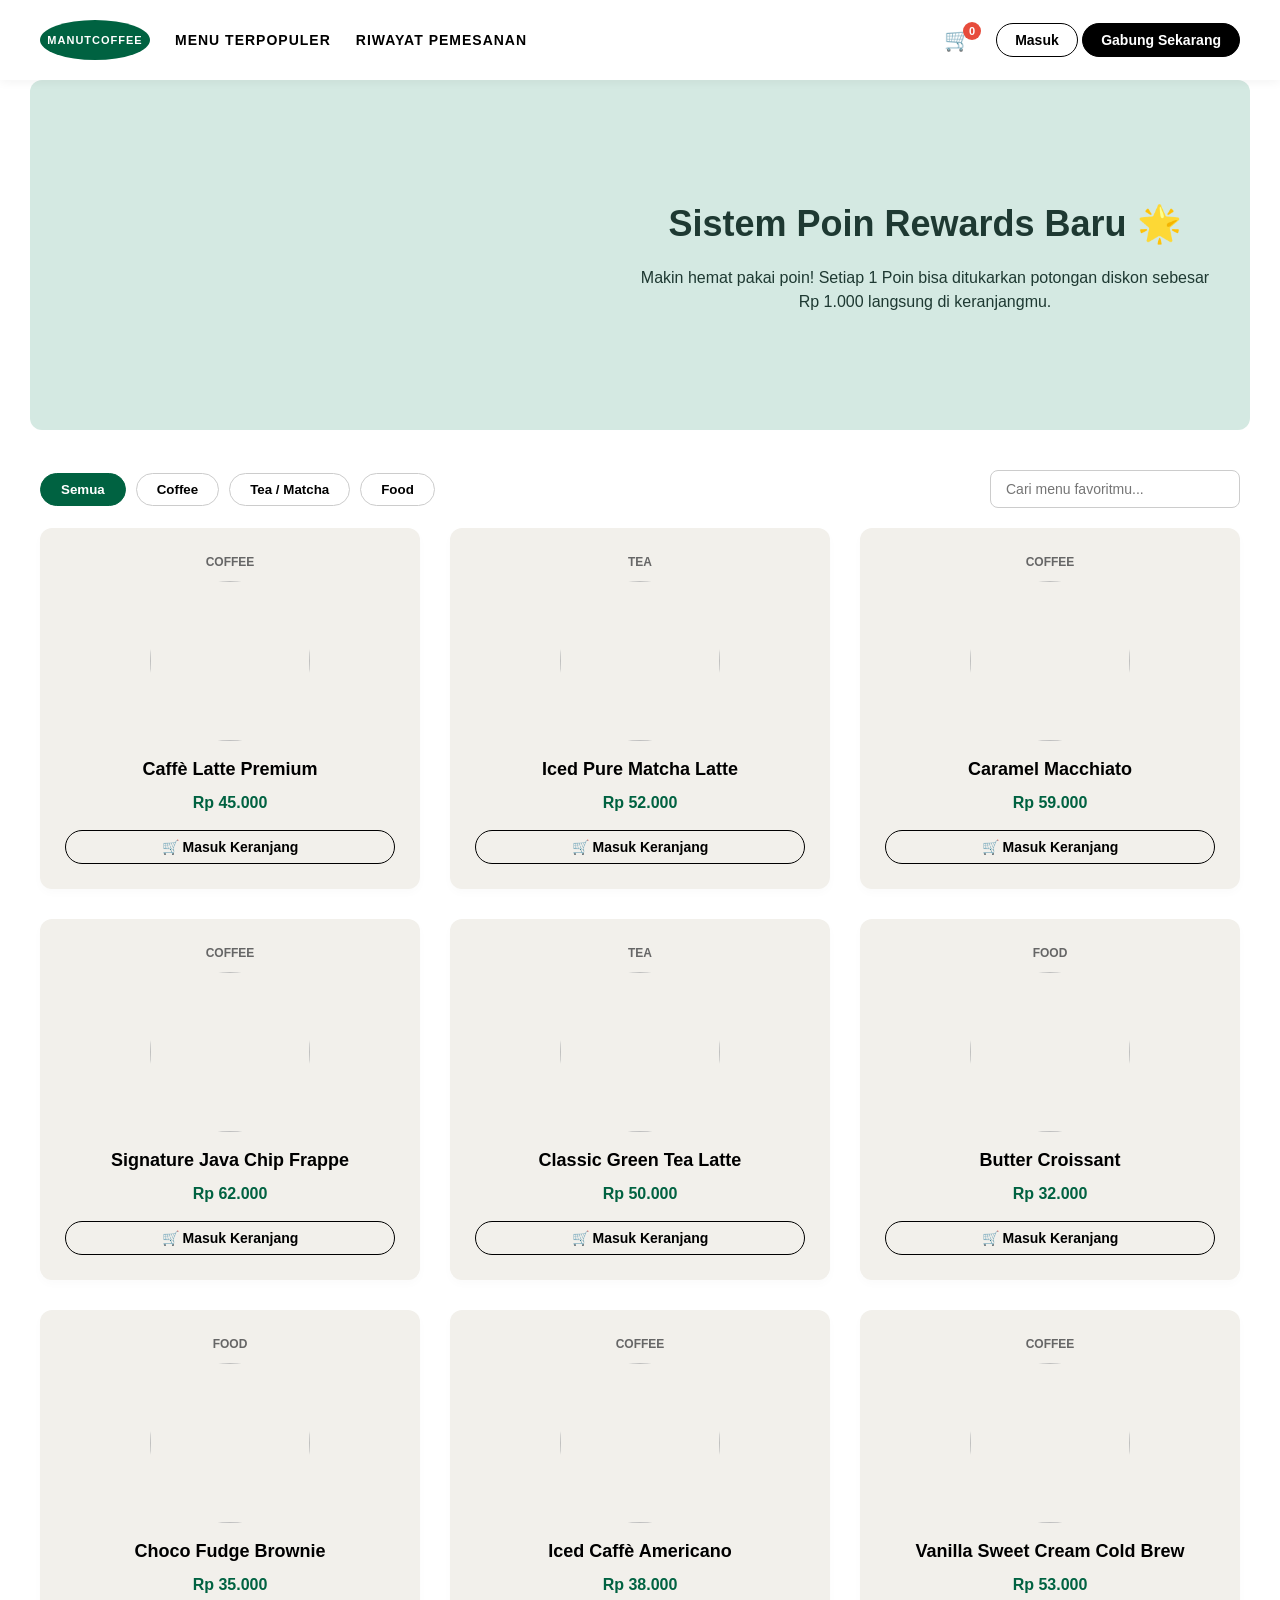
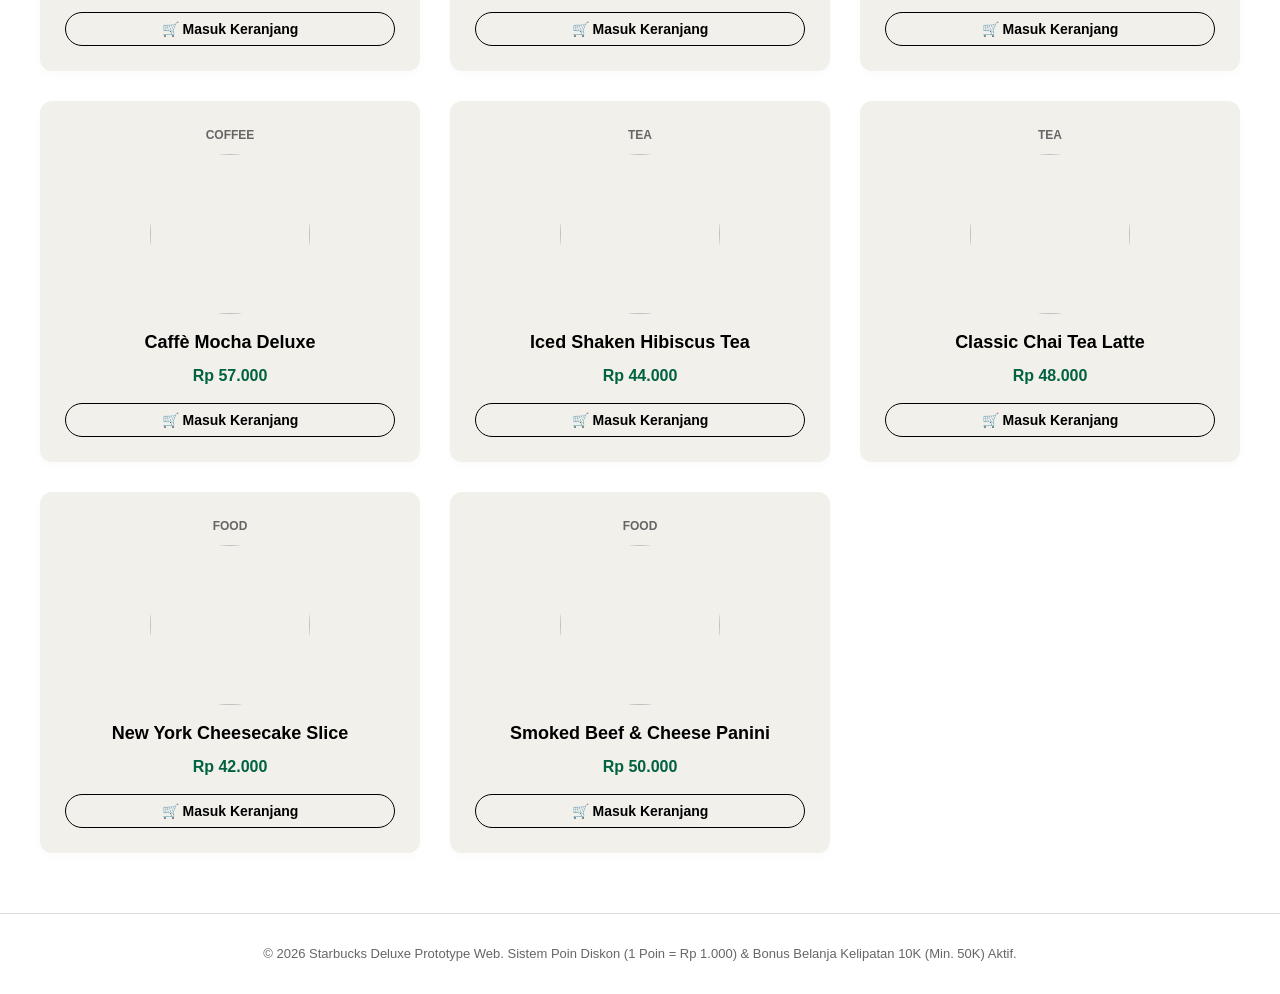
==== index.html @ b8712708 "Rename webcobaan.html to index.html" ====
<!DOCTYPE html>
<html lang="id">
<head>
    <meta charset="UTF-8">
    <meta name="viewport" content="width=device-width, initial-scale=1.0">
    <title>MANUTCoffee - E-Commerce, Poin Rewards & Multi-Payment</title>
    <style>
        /* --- VARIABEL WARNA & STYLE --- */
        :root {
            --starbucks-green: #006241;
            --accent-green: #1e3932;
            --light-green: #d4e9e2;
            --soft-pink: #f1cdd3;
            --gold: #cba258;
            --black: #000000;
            --white: #ffffff;
            --gray-bg: #f2f0eb;
            --text-gray: #666;
        }

        * { margin: 0; padding: 0; box-sizing: border-box; font-family: 'Helvetica Neue', Arial, sans-serif; }
        body { background-color: var(--white); color: var(--black); line-height: 1.5; overflow-x: hidden; }

        /* --- NAVBAR --- */
        nav {
            display: flex; justify-content: space-between; align-items: center;
            padding: 20px 40px; background: var(--white);
            box-shadow: 0 2px 10px rgba(0,0,0,0.05); position: sticky; top: 0; z-index: 100;
        }
        .nav-left, .nav-right { display: flex; align-items: center; gap: 25px; }
        .logo {
            width: 110px; height: 40px; background: var(--starbucks-green); border-radius: 50%;
            display: flex; justify-content: center; align-items: center;
            color: white; font-weight: 900; font-size: 11px; text-decoration: none;
        }
        nav a { text-decoration: none; color: var(--black); font-weight: 700; font-size: 14px; letter-spacing: 1px; text-transform: uppercase; cursor: pointer;}
        nav a:hover { color: var(--starbucks-green); }

        /* --- BUTTONS --- */
        .btn { padding: 8px 18px; border-radius: 50px; font-weight: 600; text-decoration: none; font-size: 14px; cursor: pointer; transition: 0.2s; }
        .btn-outline { border: 1px solid var(--black); color: var(--black); background: transparent; }
        .btn-outline:hover { background: rgba(0,0,0,0.05); }
        .btn-filled { background: var(--black); color: var(--white); border: 1px solid var(--black); }
        .btn-filled:hover { background: rgba(0,0,0,0.8); }
        .btn-green { background: var(--starbucks-green); color: var(--white); border: 1px solid var(--starbucks-green); }
        .btn-green:hover { background: var(--accent-green); }

        /* --- CART BADGE --- */
        .cart-icon-btn { background: none; border: none; font-size: 22px; cursor: pointer; position: relative; }
        .cart-badge {
            position: absolute; top: -5px; right: -10px; background: #e74c3c; color: white;
            font-size: 11px; width: 18px; height: 18px; border-radius: 50%;
            display: flex; justify-content: center; align-items: center; font-weight: bold;
        }

        /* --- USER REWARDS DASHBOARD --- */
        .rewards-dashboard {
            background: var(--accent-green); color: var(--white); padding: 25px 40px;
            display: none; justify-content: space-between; align-items: center; margin: 20px 30px; border-radius: 12px;
        }
        .rewards-info h2 { font-size: 24px; margin-bottom: 5px; }
        .stars-count { font-size: 28px; font-weight: bold; color: var(--gold); display: flex; align-items: center; gap: 5px; }

        /* --- HERO PROMO --- */
        .promo-section { display: flex; margin: 0 30px 30px 30px; border-radius: 12px; overflow: hidden; }
        .promo-image { flex: 1; min-height: 350px; background-position: center; background-size: cover; }
        .promo-text { flex: 1; display: flex; flex-direction: column; justify-content: center; align-items: center; text-align: center; padding: 40px; }
        .promo-text h1 { font-size: 36px; font-weight: 800; margin-bottom: 15px; }
        .bg-green { background-color: var(--light-green); color: var(--accent-green); }

        /* --- FILTER & SEARCH CONTROLS --- */
        .controls-container { padding: 0 40px; margin: 40px 0 20px 0; display: flex; justify-content: space-between; align-items: center; flex-wrap: wrap; gap: 15px; }
        .filter-tabs { display: flex; gap: 10px; }
        .tab-btn { padding: 8px 20px; border: 1px solid #ccc; background: var(--white); border-radius: 50px; font-weight: 600; cursor: pointer; }
        .tab-btn.active { background: var(--starbucks-green); color: var(--white); border-color: var(--starbucks-green); }
        .search-box { padding: 10px 15px; border: 1px solid #ccc; border-radius: 8px; width: 250px; font-size: 14px; }

        /* --- PRODUCT GRID --- */
        .menu-grid { display: grid; grid-template-columns: repeat(auto-fit, minmax(280px, 1fr)); gap: 30px; padding: 0 40px; margin-bottom: 60px; }
        .product-card { background: var(--gray-bg); border-radius: 12px; padding: 25px; text-align: center; box-shadow: 0 4px 10px rgba(0,0,0,0.02); transition: 0.3s; position: relative; }
        .product-card:hover { transform: translateY(-5px); box-shadow: 0 6px 15px rgba(0,0,0,0.05); }
        .product-card img { width: 160px; height: 160px; object-fit: cover; border-radius: 50%; margin-bottom: 15px; }
        .product-card h3 { font-size: 18px; margin-bottom: 8px; font-weight: 700; }
        .product-card .category-tag { font-size: 12px; color: var(--text-gray); text-transform: uppercase; font-weight: bold; margin-bottom: 10px; display: block; }
        .product-card .price { font-weight: bold; color: var(--starbucks-green); font-size: 16px; margin-bottom: 15px; }

        /* --- SIDEBAR KERANJANG BELANJA --- */
        .cart-sidebar {
            position: fixed; top: 0; right: -480px; width: 100%; max-width: 450px; height: 100%;
            background: var(--white); box-shadow: -5px 0 25px rgba(0,0,0,0.15); z-index: 1000;
            transition: 0.3s cubic-bezier(0.4, 0, 0.2, 1); display: flex; flex-direction: column;
        }
        .cart-sidebar.open { right: 0; }
        .cart-header { padding: 20px 25px; border-bottom: 1px solid #eee; display: flex; justify-content: space-between; align-items: center; }
        .cart-header h2 { font-size: 20px; }
        .close-cart { font-size: 28px; cursor: pointer; color: var(--text-gray); }
        .cart-items-list { flex-grow: 1; overflow-y: auto; padding: 20px; display: flex; flex-direction: column; gap: 15px; }
        
        .cart-item { display: flex; align-items: center; gap: 15px; padding-bottom: 15px; border-bottom: 1px solid #f5f5f5; }
        .cart-item img { width: 60px; height: 60px; border-radius: 50%; object-fit: cover; }
        .cart-item-info { flex-grow: 1; }
        .cart-item-info h4 { font-size: 14px; margin-bottom: 4px; }
        .cart-item-info .price { color: var(--starbucks-green); font-size: 13px; font-weight: bold; }
        .qty-controls { display: flex; align-items: center; gap: 10px; margin-top: 5px; }
        .qty-btn { width: 22px; height: 22px; border: 1px solid #ccc; background: white; border-radius: 50%; cursor: pointer; font-weight: bold; display: flex; justify-content: center; align-items: center; }
        .delete-item { background: none; border: none; color: #e74c3c; cursor: pointer; font-size: 14px; margin-left: 10px; }

        /* --- METODE PEMBAYARAN UI --- */
        .cart-footer { padding: 20px 25px; border-top: 1px solid #eee; background: var(--gray-bg); overflow-y: auto; max-height: 60%; }
        .total-row { display: flex; justify-content: space-between; font-size: 15px; font-weight: bold; margin-bottom: 8px; color: var(--text-gray); }
        .grand-total-row { display: flex; justify-content: space-between; font-size: 19px; font-weight: bold; margin-bottom: 15px; color: var(--black); border-top: 1px dashed #ccc; padding-top: 10px; }
        
        /* Poin Redeem Area */
        .points-redeem-box { background: #fff; border: 1px solid #ddd; padding: 12px; border-radius: 8px; margin-bottom: 15px; }
        .points-redeem-box p { font-size: 13px; font-weight: 600; margin-bottom: 6px; }
        .points-input-group { display: flex; gap: 8px; }
        .points-input-group input { flex-grow: 1; padding: 6px 10px; border: 1px solid #ccc; border-radius: 4px; font-size: 13px; }

        .payment-selection { margin-bottom: 15px; }
        .payment-selection label { display: block; font-weight: bold; font-size: 14px; margin-bottom: 6px; color: var(--accent-green); }
        .payment-dropdown { width: 100%; padding: 10px; border-radius: 8px; border: 1px solid #ccc; font-size: 14px; background: white; font-weight: 600; }
        
        .payment-details-box {
            background: white; border: 1px dashed var(--starbucks-green); border-radius: 8px;
            padding: 15px; margin-bottom: 15px; font-size: 13px; display: none;
        }
        .qr-placeholder { width: 120px; height: 120px; background: #333; margin: 10px auto; display: flex; justify-content: center; align-items: center; color: white; font-weight: bold; text-align: center; font-size: 11px; border: 4px solid white; box-shadow: 0 2px 5px rgba(0,0,0,0.2); }
        .cc-form input { width: 100%; padding: 8px; margin-top: 5px; margin-bottom: 10px; border: 1px solid #ccc; border-radius: 4px; font-size: 13px; }
        .cc-row { display: flex; gap: 10px; }

        /* --- MODAL LOGIN / REGISTER --- */
        .modal-overlay { position: fixed; top: 0; left: 0; width: 100%; height: 100%; background: rgba(0,0,0,0.5); display: none; justify-content: center; align-items: center; z-index: 1100; }
        .modal-box { background: white; padding: 35px; border-radius: 12px; width: 100%; max-width: 380px; position: relative; }
        .close-modal { position: absolute; top: 15px; right: 20px; font-size: 24px; cursor: pointer; color: #aaa; }
        .modal-box h2 { margin-bottom: 20px; text-align: center; color: var(--accent-green); }
        .input-group { margin-bottom: 15px; }
        .input-group label { display: block; margin-bottom: 6px; font-weight: 600; font-size: 13px; }
        .input-group input { width: 100%; padding: 10px; border: 1px solid #ccc; border-radius: 6px; }
        .modal-box .btn { width: 100%; padding: 12px; margin-top: 10px; }
        .switch-auth { text-align: center; margin-top: 15px; font-size: 13px; }
        .switch-auth span { color: var(--starbucks-green); cursor: pointer; font-weight: bold; text-decoration: underline; }

        footer { padding: 30px; border-top: 1px solid #ddd; text-align: center; color: var(--text-gray); font-size: 13px; }
    </style>
</head>
<body>

    <nav>
        <div class="nav-left">
            <a href="#" class="logo">MANUTCoffee</a>
            <a onclick="location.reload()">Menu Terpopuler</a>
            <a onclick="tampilkanRiwayatPemesanan()">Riwayat Pemesanan</a>
        </div>
        <div class="nav-right">
            <button class="cart-icon-btn" onclick="toggleCartSidebar(true)">
                🛒 <span class="cart-badge" id="cartCountBadge">0</span>
            </button>
            <div id="authArea"></div>
        </div>
    </nav>

    <div class="rewards-dashboard" id="rewardsBar">
        <div class="rewards-info">
            <h2 id="welcomeUser">Halo, Anggota!</h2>
            <p>Dapatkan bonus <strong>1 Poin setiap kelipatan Rp 10.000</strong> (min. transaksi Rp 50.000). Gunakan poin sebagai diskon belanja!</p>
        </div>
        <div class="stars-count">
            <span id="userPoints">0</span> POIN
        </div>
    </div>

    <main>
        <section class="promo-section bg-green">
            <div class="promo-image" style="background-image: url('https://images.unsplash.com/photo-1572442388796-11668a67e53d?w=800');"></div>
            <div class="promo-text">
                <h1>Sistem Poin Rewards Baru 🌟</h1>
                <p>Makin hemat pakai poin! Setiap 1 Poin bisa ditukarkan potongan diskon sebesar Rp 1.000 langsung di keranjangmu.</p>
            </div>
        </section>

        <div class="controls-container">
            <div class="filter-tabs">
                <button class="tab-btn active" onclick="filterCategory('all', this)">Semua</button>
                <button class="tab-btn" onclick="filterCategory('coffee', this)">Coffee</button>
                <button class="tab-btn" onclick="filterCategory('tea', this)">Tea / Matcha</button>
                <button class="tab-btn" onclick="filterCategory('food', this)">Food</button>
            </div>
            <input type="text" class="search-box" id="searchProduct" placeholder="Cari menu favoritmu..." oninput="handleSearch()">
        </div>

        <div class="menu-grid" id="productGridArea"></div>
    </main>

    <div class="cart-sidebar" id="cartSidebar">
        <div class="cart-header">
            <h2>Keranjang Belanja Anda</h2>
            <span class="close-cart" onclick="toggleCartSidebar(false)">&times;</span>
        </div>
        
        <div class="cart-items-list" id="cartItemsContainer"></div>
        
        <div class="cart-footer">
            <div class="total-row">
                <span>Subtotal:</span>
                <span id="cartSubtotalPrice">Rp 0</span>
            </div>

            <div class="points-redeem-box" id="pointsRedeemArea">
                <p>Tukarkan Poin (Maks. Tersedia: <span id="availPointsTxt" style="color:var(--starbucks-green); font-weight:bold;">0</span> Poin)</p>
                <div class="points-input-group">
                    <input type="number" id="pointsToUse" placeholder="Jumlah poin" min="0" oninput="hitungDiskonPoin()">
                    <button class="btn btn-filled" style="padding: 5px 12px; font-size:12px; border-radius:4px;" onclick="hitungDiskonPoin()">Gunakan</button>
                </div>
                <small style="color:gray; font-size:11px; display:block; margin-top:4px;">* 1 Poin = Potongan Rp 1.000</small>
            </div>

            <div class="total-row" style="color: #c0392b;">
                <span>Diskon Poin:</span>
                <span id="cartDiscountPrice">- Rp 0</span>
            </div>

            <div class="grand-total-row">
                <span>Total Bayar:</span>
                <span id="cartGrandTotalPrice">Rp 0</span>
            </div>

            <div class="payment-selection">
                <label for="paymentMethod">Pilih Metode Pembayaran:</label>
                <select id="paymentMethod" class="payment-dropdown" onchange="handlePaymentChange(this.value)">
                    <option value="">-- Pilih Pembayaran --</option>
                    <option value="qris">📱 QRIS (Gopay/OVO/Dana)</option>
                    <option value="cash">💵 Tunai (Bayar di Kasir)</option>
                    <option value="transfer">🏦 Transfer Bank (Virtual Account)</option>
                    <option value="credit">💳 Kartu Kredit / Debit</option>
                </select>
            </div>

            <div id="qrisDetail" class="payment-details-box" style="text-align: center;">
                <p>Silakan pindai QRIS di bawah ini untuk membayar:</p>
                <div class="qr-placeholder">
                    [ DUMMY QRIS ]<br>MANUTCoffee-CLONE-ID
                </div>
                <p style="color: red; font-weight: bold; font-size: 11px;">*Simulasi otomatis sukses setelah tombol bayar ditekan</p>
            </div>

            <div id="cashDetail" class="payment-details-box">
                <p><strong>Metode Tunai Terpilih:</strong></p>
                <p>Silakan selesaikan pesanan, lalu tunjukkan kode invoice pembayaran ke barista di meja kasir toko terdekat.</p>
            </div>

            <div id="transferDetail" class="payment-details-box">
                <p><strong>Virtual Account Transfer:</strong></p>
                <p style="margin: 5px 0;"><strong>Bank Mandiri:</strong> <span style="color: var(--starbucks-green); font-weight: bold;">8879-0123-4567-8910</span></p>
                <p>Transfer tepat sesuai nominal total pesanan Anda agar diverifikasi otomatis.</p>
            </div>

            <div id="creditDetail" class="payment-details-box cc-form">
                <label>Nomor Kartu Kredit/Debit</label>
                <input type="text" id="ccNum" placeholder="4000 1234 5678 9010" maxlength="19">
                <div class="cc-row">
                    <div>
                        <label>Masa Berlaku</label>
                        <input type="text" id="ccExp" placeholder="MM/YY" maxlength="5">
                    </div>
                    <div>
                        <label>CVV</label>
                        <input type="password" id="ccCvv" placeholder="123" maxlength="3">
                    </div>
                </div>
            </div>

            <button class="btn btn-green" style="width:100%; padding:14px;" onclick="prosesCheckout()">Konfirmasi & Bayar Sekarang</button>
        </div>
    </div>

    <div class="modal-overlay" id="authModal">
        <div class="modal-box">
            <span class="close-modal" onclick="closeModal()">&times;</span>
            <h2 id="modalTitle">Masuk Akun</h2>
            <form id="authForm" onsubmit="handleAuthSubmit(event)">
                <div class="input-group">
                    <label>Alamat Email</label>
                    <input type="email" id="authEmail" required placeholder="nama@email.com">
                </div>
                <div class="input-group">
                    <label>Kata Sandi</label>
                    <input type="password" id="authPassword" required placeholder="Minimal 6 karakter">
                </div>
                <button type="submit" class="btn btn-filled" id="submitModalBtn">Masuk</button>
            </form>
            <div class="switch-auth" id="switchAuthText">
                Belum punya akun? <span onclick="toggleAuthMode('register')">Daftar sekarang</span>
            </div>
        </div>
    </div>

    <footer>
        <p>© 2026 Starbucks Deluxe Prototype Web. Sistem Poin Diskon (1 Poin = Rp 1.000) & Bonus Belanja Kelipatan 10K (Min. 50K) Aktif.</p>
    </footer>

    <script>
        // --- DATA MASTER PRODUK ---
        const products = [
            { id: 1, name: "Caffè Latte Premium", price: 45000, category: "coffee", img: "https://images.unsplash.com/photo-1541167760496-1628856ab772?w=400" },
            { id: 2, name: "Iced Pure Matcha Latte", price: 52000, category: "tea", img: "https://images.unsplash.com/photo-1572442388796-11668a67e53d?w=400" },
            { id: 3, name: "Caramel Macchiato", price: 59000, category: "coffee", img: "https://images.unsplash.com/photo-1514432324607-a09d9b4aefdd?w=400" },
            { id: 4, name: "Signature Java Chip Frappe", price: 62000, category: "coffee", img: "https://images.unsplash.com/photo-1572490122747-3968b75cc699?w=400" },
            { id: 5, name: "Classic Green Tea Latte", price: 50000, category: "tea", img: "https://images.unsplash.com/photo-1536256263959-770b48d82b0a?w=400" },
            { id: 6, name: "Butter Croissant", price: 32000, category: "food", img: "https://images.unsplash.com/photo-1555507036-ab1f4038808a?w=400" },
            { id: 7, name: "Choco Fudge Brownie", price: 35000, category: "food", img: "https://images.unsplash.com/photo-1606313564200-e75d5e30476c?w=400" },
            
            // FOTO ICED AMERICANO DIUBAH DI SINI
            { id: 8, name: "Iced Caffè Americano", price: 38000, category: "coffee", img: "https://images.unsplash.com/photo-1517701604599-bb29b565090c?w=400" },
            
            { id: 9, name: "Vanilla Sweet Cream Cold Brew", price: 53000, category: "coffee", img: "https://images.unsplash.com/photo-1461023058943-07fcbe16d735?w=400" },
            { id: 10, name: "Caffè Mocha Deluxe", price: 57000, category: "coffee", img: "https://images.unsplash.com/photo-1578314675249-a6910f80cc4e?w=400" },
            { id: 11, name: "Iced Shaken Hibiscus Tea", price: 44000, category: "tea", img: "https://images.unsplash.com/photo-1556679343-c7306c1976bc?w=400" },
            { id: 12, name: "Classic Chai Tea Latte", price: 48000, category: "tea", img: "https://images.unsplash.com/photo-1576092768241-dec231879fc3?w=400" },
            
            // FOTO CHEESECAKE DIUBAH DI SINI
            { id: 13, name: "New York Cheesecake Slice", price: 42000, category: "food", img: "https://images.unsplash.com/photo-1533134242443-d4fd215305ad?w=400" },
            
            { id: 14, name: "Smoked Beef & Cheese Panini", price: 50000, category: "food", img: "https://images.unsplash.com/photo-1539252554453-80ab65ce3586?w=400" }
        ];

        let activeCategory = 'all';
        let searchQuery = '';
        let currentAuthMode = 'login';
        let cart = [];
        let totalDiscount = 0;

        document.addEventListener("DOMContentLoaded", function() {
            renderProducts();
            checkLoginStatus();
        });

        function renderProducts() {
            const grid = document.getElementById('productGridArea');
            grid.innerHTML = '';
            const filtered = products.filter(p => {
                return (activeCategory === 'all' || p.category === activeCategory) && p.name.toLowerCase().includes(searchQuery.toLowerCase());
            });
            filtered.forEach(p => {
                grid.innerHTML += `
                    <div class="product-card">
                        <span class="category-tag">${p.category}</span>
                        <img src="${p.img}">
                        <h3>${p.name}</h3>
                        <div class="price">Rp ${p.price.toLocaleString('id-ID')}</div>
                        <button class="btn btn-outline" style="width:100%" onclick="addToCart(${p.id})">🛒 Masuk Keranjang</button>
                    </div>
                `;
            });
        }

        function filterCategory(cat, element) {
            activeCategory = cat;
            document.querySelectorAll('.tab-btn').forEach(btn => btn.classList.remove('active'));
            element.classList.add('active');
            renderProducts();
        }

        function handleSearch() {
            searchQuery = document.getElementById('searchProduct').value;
            renderProducts();
        }

        // --- SISTEM KERANJANG & REDEEM POIN ---
        function toggleCartSidebar(open) {
            const sidebar = document.getElementById('cartSidebar');
            if(open) {
                sidebar.classList.add('open');
                updateMaxPointsInput();
            }
            else sidebar.classList.remove('open');
        }

        function addToCart(productId) {
            if(!localStorage.getItem('starbucks_currentUser')) {
                alert("Anda harus masuk akun (Login) terlebih dahulu untuk memesan!");
                openModal('login');
                return;
            }
            const item = products.find(p => p.id === productId);
            const existingItem = cart.find(c => c.id === productId);
            if(existingItem) existingItem.qty += 1;
            else cart.push({ ...item, qty: 1 });
            updateCartUI();
            toggleCartSidebar(true);
        }

        function changeQty(productId, amount) {
            const item = cart.find(c => c.id === productId);
            if(item) {
                item.qty += amount;
                if(item.qty <= 0) cart = cart.filter(c => c.id !== productId);
            }
            // Reset input poin jika isi keranjang berubah agar kalkulasi tidak minus
            document.getElementById('pointsToUse').value = "";
            totalDiscount = 0;
            updateCartUI();
        }

        function removeItem(productId) {
            cart = cart.filter(c => c.id !== productId);
            document.getElementById('pointsToUse').value = "";
            totalDiscount = 0;
            updateCartUI();
        }

        function getUserPoints() {
            const currentUserEmail = localStorage.getItem('starbucks_currentUser');
            const userDatabase = JSON.parse(localStorage.getItem('starbucks_users')) || [];
            const user = userDatabase.find(u => u.email === currentUserEmail);
            return user ? (user.points || 0) : 0;
        }

        function updateMaxPointsInput() {
            let maxPoints = getUserPoints();
            document.getElementById('availPointsTxt').innerText = maxPoints;
        }

        function hitungDiskonPoin() {
            let subtotal = cart.reduce((sum, item) => sum + (item.price * item.qty), 0);
            let inputPoints = parseInt(document.getElementById('pointsToUse').value) || 0;
            let userPoints = getUserPoints();

            if (inputPoints < 0) { inputPoints = 0; document.getElementById('pointsToUse').value = 0; }
            
            // Validasi agar tidak memakai poin melebihi kepemilikan user
            if (inputPoints > userPoints) {
                alert(`Poin tidak mencukupi! Maksimal poin Anda: ${userPoints}`);
                inputPoints = userPoints;
                document.getElementById('pointsToUse').value = userPoints;
            }

            let potensiDiskon = inputPoints * 1000;

            // Validasi agar diskon tidak melebihi harga subtotal belanjaan
            if (potensiDiskon > subtotal) {
                alert("Diskon poin tidak boleh melebihi total harga belanjaan!");
                inputPoints = Math.floor(subtotal / 1000);
                document.getElementById('pointsToUse').value = inputPoints;
                potensiDiskon = inputPoints * 1000;
            }

            totalDiscount = potensiDiskon;
            
            // Update Teks Total Saja tanpa re-render list item (mencegah lag input)
            document.getElementById('cartDiscountPrice').innerText = `- Rp ${totalDiscount.toLocaleString('id-ID')}`;
            document.getElementById('cartGrandTotalPrice').innerText = `Rp ${(subtotal - totalDiscount).toLocaleString('id-ID')}`;
        }

        function updateCartUI() {
            const container = document.getElementById('cartItemsContainer');
            const totalBadge = document.getElementById('cartCountBadge');
            const subtotalText = document.getElementById('cartSubtotalPrice');
            const discountText = document.getElementById('cartDiscountPrice');
            const grandTotalText = document.getElementById('cartGrandTotalPrice');
            
            container.innerHTML = '';
            let totalQty = 0, subtotal = 0;

            cart.forEach(item => {
                totalQty += item.qty;
                subtotal += (item.price * item.qty);
                container.innerHTML += `
                    <div class="cart-item">
                        <img src="${item.img}">
                        <div class="cart-item-info">
                            <h4>${item.name}</h4>
                            <div class="price">Rp ${(item.price * item.qty).toLocaleString('id-ID')}</div>
                            <div class="qty-controls">
                                <button class="qty-btn" onclick="changeQty(${item.id}, -1)">-</button>
                                <span>${item.qty}</span>
                                <button class="qty-btn" onclick="changeQty(${item.id}, 1)">+</button>
                                <button class="delete-item" onclick="removeItem(${item.id})">🗑️ Hapus</button>
                            </div>
                        </div>
                    </div>
                `;
            });
            
            if(cart.length === 0) {
                container.innerHTML = `<p style="text-align:center; color:gray; margin-top:50px;">Keranjang kosong.</p>`;
                totalDiscount = 0;
                document.getElementById('pointsToUse').value = "";
            }
            
            totalBadge.innerText = totalQty;
            subtotalText.innerText = `Rp ${subtotal.toLocaleString('id-ID')}`;
            discountText.innerText = `- Rp ${totalDiscount.toLocaleString('id-ID')}`;
            grandTotalText.innerText = `Rp ${(subtotal - totalDiscount).toLocaleString('id-ID')}`;
            updateMaxPointsInput();
        }

        function handlePaymentChange(method) {
            document.getElementById('qrisDetail').style.display = 'none';
            document.getElementById('cashDetail').style.display = 'none';
            document.getElementById('transferDetail').style.display = 'none';
            document.getElementById('creditDetail').style.display = 'none';

            if (method === 'qris') document.getElementById('qrisDetail').style.display = 'block';
            if (method === 'cash') document.getElementById('cashDetail').style.display = 'block';
            if (method === 'transfer') document.getElementById('transferDetail').style.display = 'block';
            if (method === 'credit') document.getElementById('creditDetail').style.display = 'block';
        }

        // --- PROSES CHECKOUT & LOGIKA PERHITUNGAN POIN BARU ---
        function prosesCheckout() {
            if(cart.length === 0) { alert("Keranjang masih kosong!"); return; }
            
            const pMethod = document.getElementById('paymentMethod').value;
            if(!pMethod) { alert("Silakan pilih Metode Pembayaran terlebih dahulu!"); return; }

            if(pMethod === 'credit') {
                const ccNum = document.getElementById('ccNum').value;
                const ccExp = document.getElementById('ccExp').value;
                const ccCvv = document.getElementById('ccCvv').value;
                if(!ccNum || !ccExp || !ccCvv) {
                    alert("Gagal! Mohon lengkapi data Kartu Kredit / Debit Anda.");
                    return;
                }
            }

            let subtotal = cart.reduce((sum, item) => sum + (item.price * item.qty), 0);
            let finalBayar = subtotal - totalDiscount;
            
            // Cek aturan poin baru: Pembelian >= 50.000 mendapatkan poin kelipatan (Math.floor(finalBayar / 10000))
            let poinTambahan = 0;
            if (finalBayar >= 50000) {
                poinTambahan = Math.floor(finalBayar / 10000);
            }

            let poinDikurangi = (parseInt(document.getElementById('pointsToUse').value) || 0);

            const currentUserEmail = localStorage.getItem('starbucks_currentUser');
            let userDatabase = JSON.parse(localStorage.getItem('starbucks_users')) || [];

            userDatabase = userDatabase.map(user => {
                if(user.email === currentUserEmail) {
                    // Update Poin Akhir User: Sisa poin dikurangi yang digunakan + poin baru didapat
                    let sisaPoinLama = (user.points || 0) - poinDikurangi;
                    user.points = sisaPoinLama + poinTambahan;
                }
                return user;
            });
            localStorage.setItem('starbucks_users', JSON.stringify(userDatabase));

            let namaMetode = "";
            let keteranganTambahan = "";
            if(pMethod === 'qris') { namaMetode = "QRIS"; keteranganTambahan = "Status: Terbayar Otomatis melalui Server Gateway."; }
            if(pMethod === 'cash') { namaMetode = "Tunai di Kasir"; keteranganTambahan = `Harap tunjukkan Kode Invoice MANUTCoffee-${Math.floor(Math.random()*90000)+10000} ke kasir toko.`; }
            if(pMethod === 'transfer') { namaMetode = "Transfer Bank Mandiri"; keteranganTambahan = "Menunggu transfer masuk ke rekening Virtual Account..."; }
            if(pMethod === 'credit') { namaMetode = "Kartu Kredit/Debit"; keteranganTambahan = "Status: Otorisasi Berhasil. Dana berhasil didebit."; }

            let infoPoinAlert = `\nPotongan Diskon Poin: Rp ${totalDiscount.toLocaleString('id-ID')} (${poinDikurangi} Poin digunakan)`;
            let infoPoinBaru = poinTambahan > 0 ? `\n🎉 Selamat! Anda mendapat +${poinTambahan} POIN REWARDS!` : `\n(Belanjaan Anda di bawah Rp 50.000 setelah diskon, tidak mendapatkan bonus poin)`;

            alert(`🎉 Transaksi Berhasil Diproses!\n----------------------------------------\nSubtotal: Rp ${subtotal.toLocaleString('id-ID')}${infoPoinAlert}\nTotal Akhir Bayar: Rp ${finalBayar.toLocaleString('id-ID')}\nMetode: ${namaMetode}\n\n${keteranganTambahan}\n${infoPoinBaru}`);
            
            // === SIMPAN KE RIWAYAT PEMESANAN ===
            const riwayatTransaksi = JSON.parse(localStorage.getItem('starbucks_riwayat')) || [];
            riwayatTransaksi.unshift({
                email: currentUserEmail,
                tanggal: new Date().toLocaleString('id-ID'),
                items: [...cart],
                total: finalBayar,
                metode: namaMetode
            });
            localStorage.setItem('starbucks_riwayat', JSON.stringify(riwayatTransaksi));

            // === PROSES RESET APLIKASI & UI SETELAH CHECKOUT ===
            cart = [];
            totalDiscount = 0;
            
            document.getElementById('pointsToUse').value = "";
            document.getElementById('paymentMethod').value = "";
            handlePaymentChange(""); 
            
            updateCartUI(); 
            
            if (typeof checkLoginStatus === "function") {
                checkLoginStatus(); 
            } else {
                document.getElementById('userPoints').innerText = getUserPoints();
            }
            
            toggleCartSidebar(false);
        }

        // --- SISTEM OTENTIKASI (LOGIN & REGISTER) ---
        function openModal(mode) {
            currentAuthMode = mode;
            document.getElementById('authModal').style.display = 'flex';
            toggleAuthMode(mode);
        }

        function closeModal() {
            document.getElementById('authModal').style.display = 'none';
            document.getElementById('authForm').reset();
        }

        function toggleAuthMode(mode) {
            currentAuthMode = mode;
            
            const title = document.getElementById('modalTitle');
            const submitBtn = document.getElementById('submitModalBtn');
            const switchText = document.getElementById('switchAuthText');

            if (mode === 'login') {
                title.innerText = "Masuk Akun";
                submitBtn.innerText = "Masuk";
                switchText.innerHTML = `Belum punya akun? <span onclick="toggleAuthMode('register')">Daftar sekarang</span>`;
            } else {
                title.innerText = "Daftar Akun";
                submitBtn.innerText = "Daftar";
                switchText.innerHTML = `Sudah punya akun? <span onclick="toggleAuthMode('login')">Masuk di sini</span>`;
            }
        }

        function handleAuthSubmit(event) {
            event.preventDefault();
            const email = document.getElementById('authEmail').value;
            const password = document.getElementById('authPassword').value;

            let userDatabase = JSON.parse(localStorage.getItem('starbucks_users')) || [];

            if (currentAuthMode === 'register') {
                const isExist = userDatabase.some(user => user.email === email);
                if (isExist) {
                    alert("Email ini sudah terdaftar! Silakan login.");
                    toggleAuthMode('login');
                    return;
                }

                if (password.length < 6) {
                    alert("Kata sandi minimal harus 6 karakter!");
                    return;
                }

                const newUser = { email: email, password: password, points: 10 };
                userDatabase.push(newUser);
                localStorage.setItem('starbucks_users', JSON.stringify(userDatabase));

                alert("🎉 Pendaftaran Berhasil! Anda mendapatkan bonus 10 Poin pertama. Silakan masuk akun.");
                toggleAuthMode('login');
            } else {
                const validUser = userDatabase.find(user => user.email === email && user.password === password);

                if (validUser) {
                    localStorage.setItem('starbucks_currentUser', email);
                    alert("Selamat Datang Kembali di MANUTCoffee! ☕");
                    closeModal();
                    checkLoginStatus();
                    updateCartUI();
                } else {
                    alert("Gagal Masuk! Email atau kata sandi salah!");
                }
            }
        }

        function checkLoginStatus() {
            const authArea = document.getElementById('authArea');
            const rewardsBar = document.getElementById('rewardsBar');
            const currentUser = localStorage.getItem('starbucks_currentUser');

            if (currentUser) {
                authArea.innerHTML = `<button class="btn btn-outline" onclick="handleLogout()">🚪 Keluar</button>`;
                rewardsBar.style.display = 'flex';
                document.getElementById('welcomeUser').innerText = `Halo, ${currentUser.split('@')[0]}! ✨`;
                document.getElementById('userPoints').innerText = getUserPoints();
            } else {
                authArea.innerHTML = `
                    <button class="btn btn-outline" onclick="openModal('login')">Masuk</button>
                    <button class="btn btn-filled" onclick="openModal('register')">Gabung Sekarang</button>
                `;
                rewardsBar.style.display = 'none';
            }
        }

        function handleLogout() {
            if (confirm("Apakah Anda yakin ingin keluar dari akun?")) {
                localStorage.removeItem('starbucks_currentUser');
                cart = []; 
                updateCartUI();
                checkLoginStatus();
                alert("Anda berhasil keluar.");
                location.reload();
            }
        }

        // --- FUNGSI TAMPILKAN RIWAYAT PEMESANAN ---
        function tampilkanRiwayatPemesanan() {
            const currentUserEmail = localStorage.getItem('starbucks_currentUser');
            const grid = document.getElementById('productGridArea');
            
            if (!currentUserEmail) {
                alert("Anda harus login terlebih dahulu untuk melihat riwayat pemesanan!");
                if (typeof openModal === "function") openModal('login');
                return;
            }

            document.querySelector('.controls-container').style.display = 'none';
            document.querySelector('.promo-section').style.display = 'none';

            grid.innerHTML = '';
            const seluruhRiwayat = JSON.parse(localStorage.getItem('starbucks_riwayat')) || [];
            
            const riwayatUser = seluruhRiwayat.filter(r => r.email === currentUserEmail);

            if (riwayatUser.length === 0) {
                grid.innerHTML = `
                    <div style="grid-column: 1 / -1; text-align: center; padding: 40px; color: var(--text-gray);">
                        <h3>Belum ada riwayat pemesanan.</h3>
                        <p>Silakan lakukan transaksi pertama Anda!</p>
                        <button class="btn btn-green" style="margin-top: 15px;" onclick="location.reload()">Kembali ke Menu</button>
                    </div>`;
                return;
            }

            grid.style.display = 'flex';
            grid.style.flexDirection = 'column';
            grid.style.gap = '20px';

            riwayatUser.forEach((transaksi, index) => {
                let detailItems = transaksi.items.map(item => `${item.name} (${item.qty}x)`).join(', ');
                
                grid.innerHTML += `
                    <div class="product-card" style="text-align: left; display: flex; flex-direction: column; gap: 10px; width: 100%; max-width: 800px; margin: 0 auto; background: #fff; border: 1px solid #ddd;">
                        <div style="display: flex; justify-content: space-between; border-bottom: 1px dashed #ccc; padding-bottom: 8px;">
                            <span style="font-weight: bold; color: var(--starbucks-green);">Nota #${riwayatUser.length - index}</span>
                            <span style="font-size: 13px; color: var(--text-gray);">${transaksi.tanggal}</span>
                        </div>
                        <div>
                            <strong style="font-size: 14px; display: block; margin-bottom: 4px;">Produk yang dibeli:</strong>
                            <p style="font-size: 14px; color: #333;">${detailItems}</p>
                        </div>
                        <div style="display: flex; justify-content: space-between; align-items: center; margin-top: 5px; padding-top: 8px; border-top: 1px solid #f5f5f5;">
                            <div>Metode: <strong style="text-transform: uppercase; font-size: 13px;">${transaksi.metode}</strong></div>
                            <div style="font-size: 16px; font-weight: bold; color: var(--accent-green);">Total: Rp ${transaksi.total.toLocaleString('id-ID')}</div>
                        </div>
                    </div>
                `;
            });

            grid.innerHTML += `
                <div style="text-align: center; margin-top: 20px;">
                    <button class="btn btn-filled" onclick="location.reload()">🛒 Kembali Belanja</button>
                </div>`;
        }
    </script>
</body>
</html>
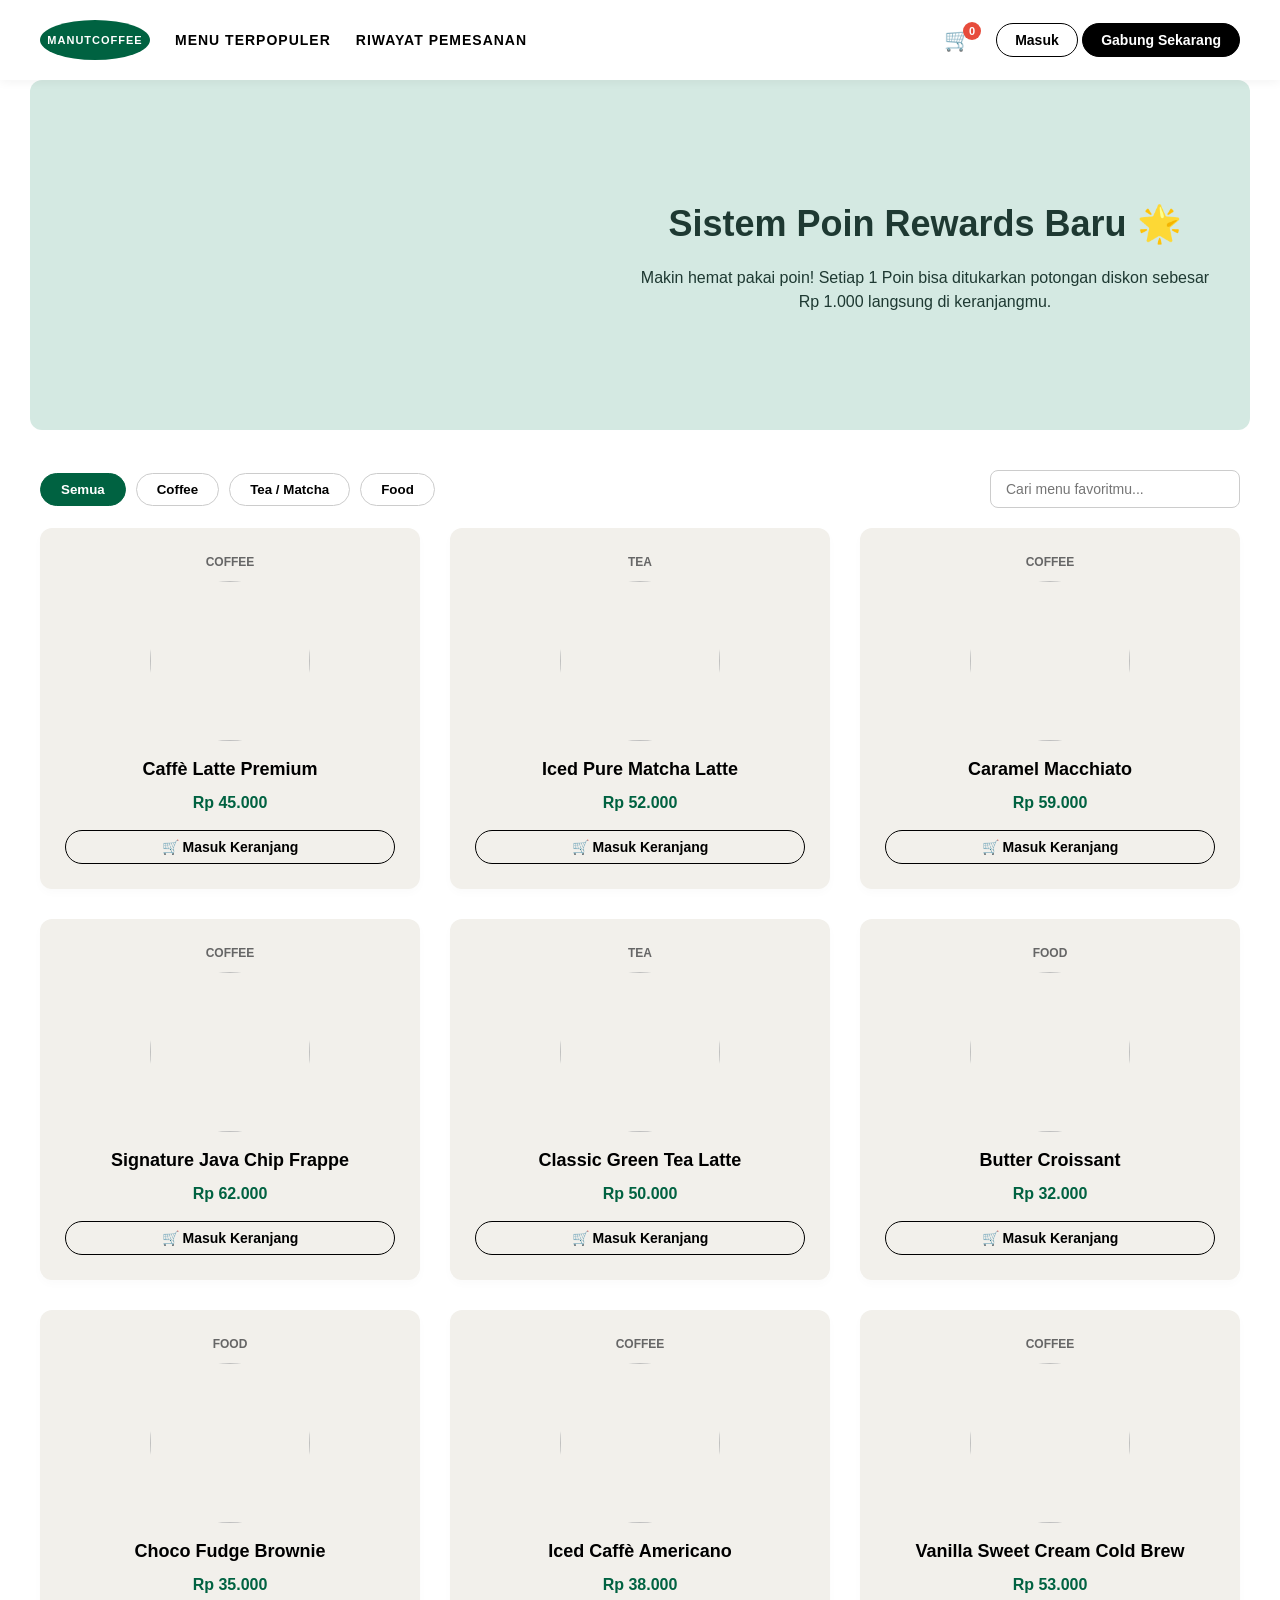
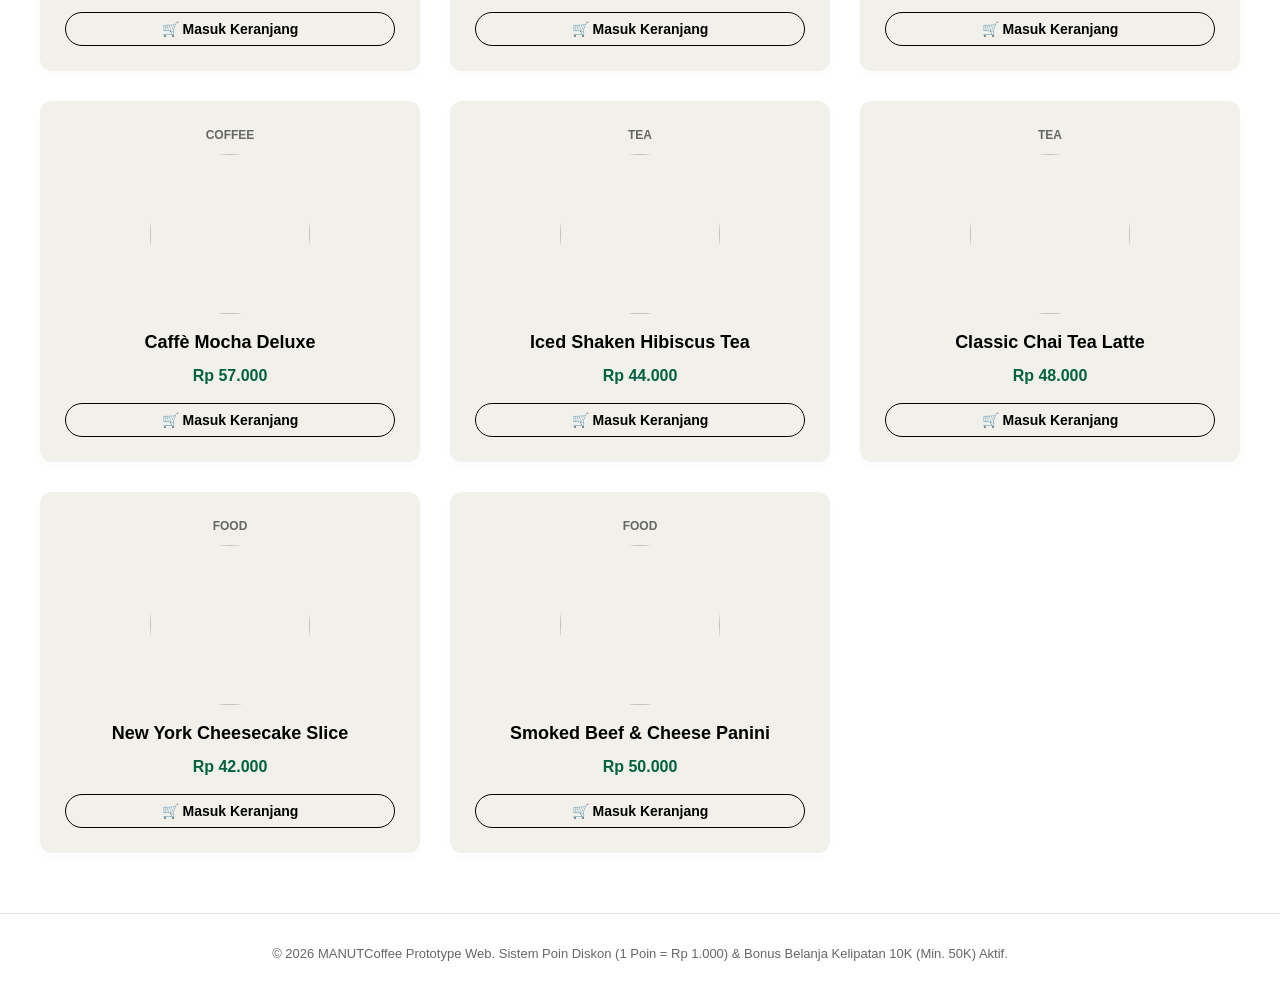
==== commit 3f07e415: "Update index.html" ====
--- a/index.html
+++ b/index.html
@@ -295,7 +295,7 @@
     </div>
 
     <footer>
-        <p>© 2026 Starbucks Deluxe Prototype Web. Sistem Poin Diskon (1 Poin = Rp 1.000) & Bonus Belanja Kelipatan 10K (Min. 50K) Aktif.</p>
+        <p>© 2026 MANUTCoffee Prototype Web. Sistem Poin Diskon (1 Poin = Rp 1.000) & Bonus Belanja Kelipatan 10K (Min. 50K) Aktif.</p>
     </footer>
 
     <script>
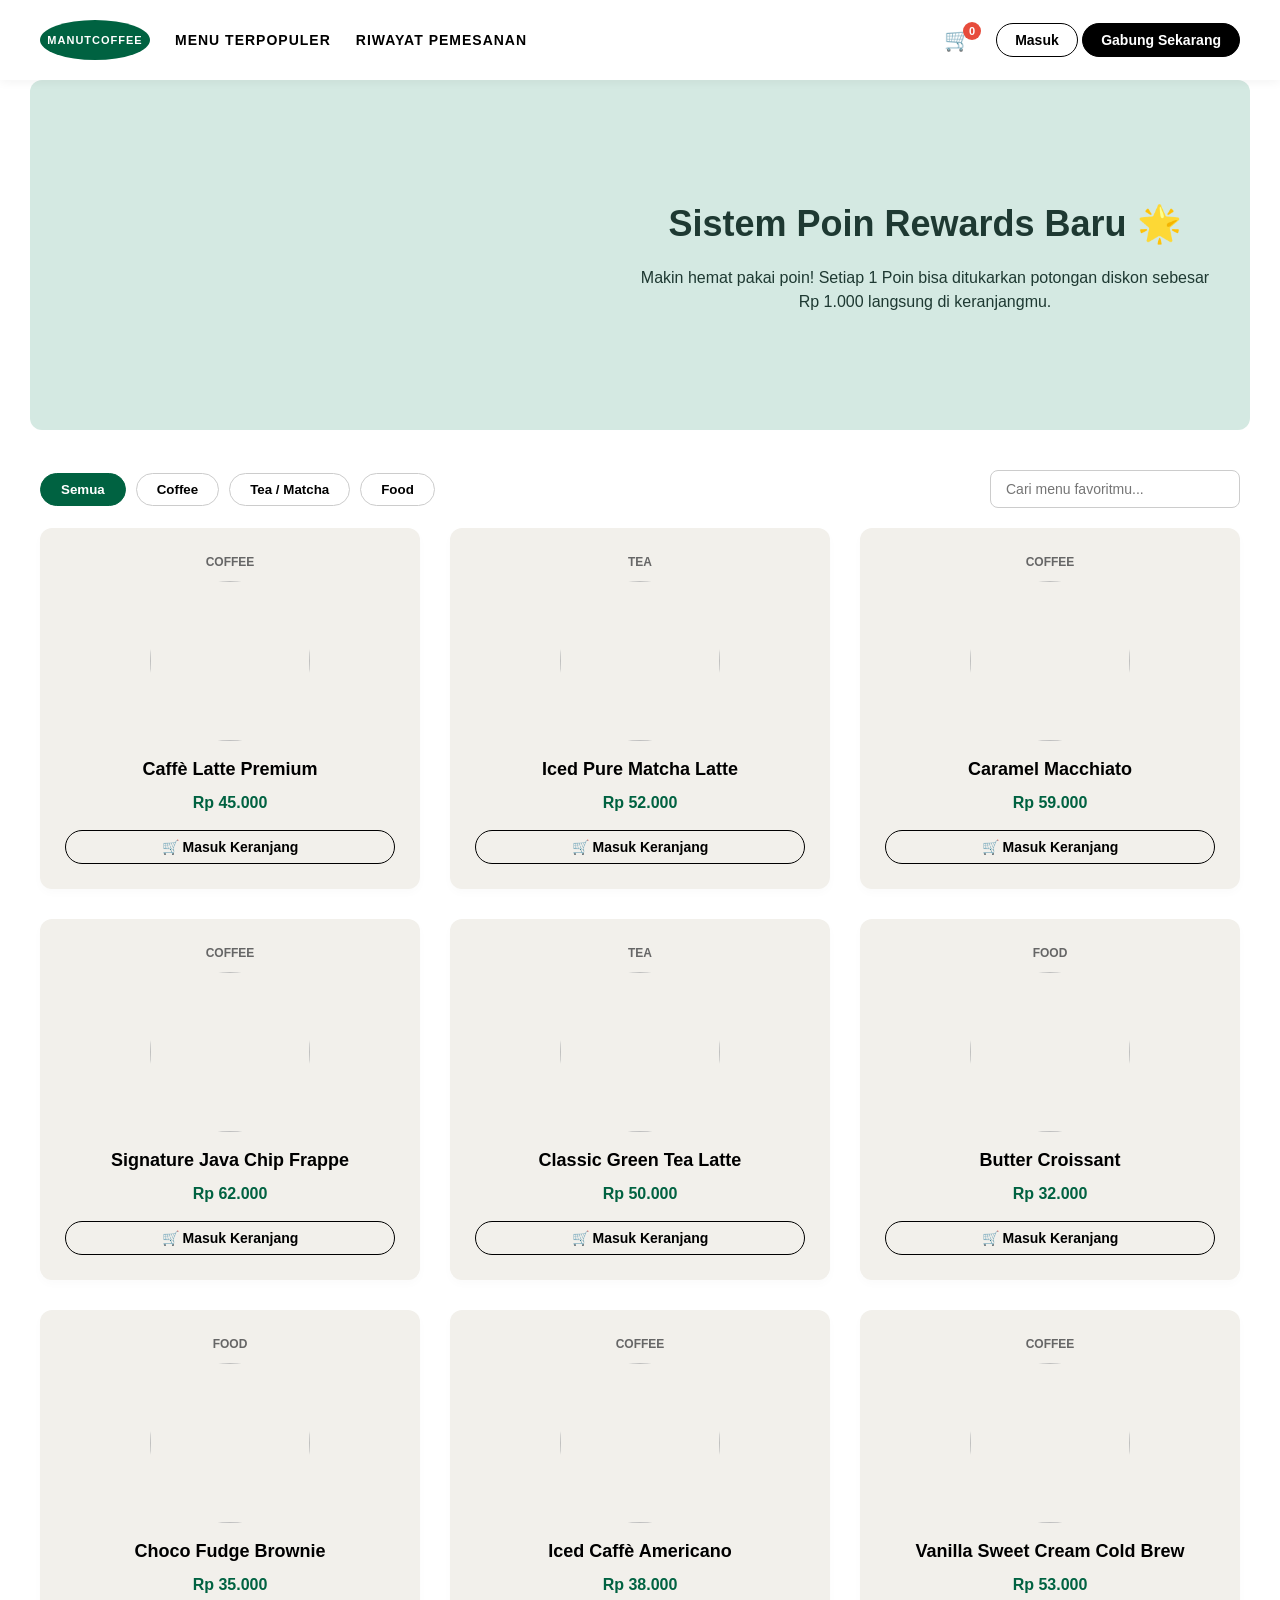
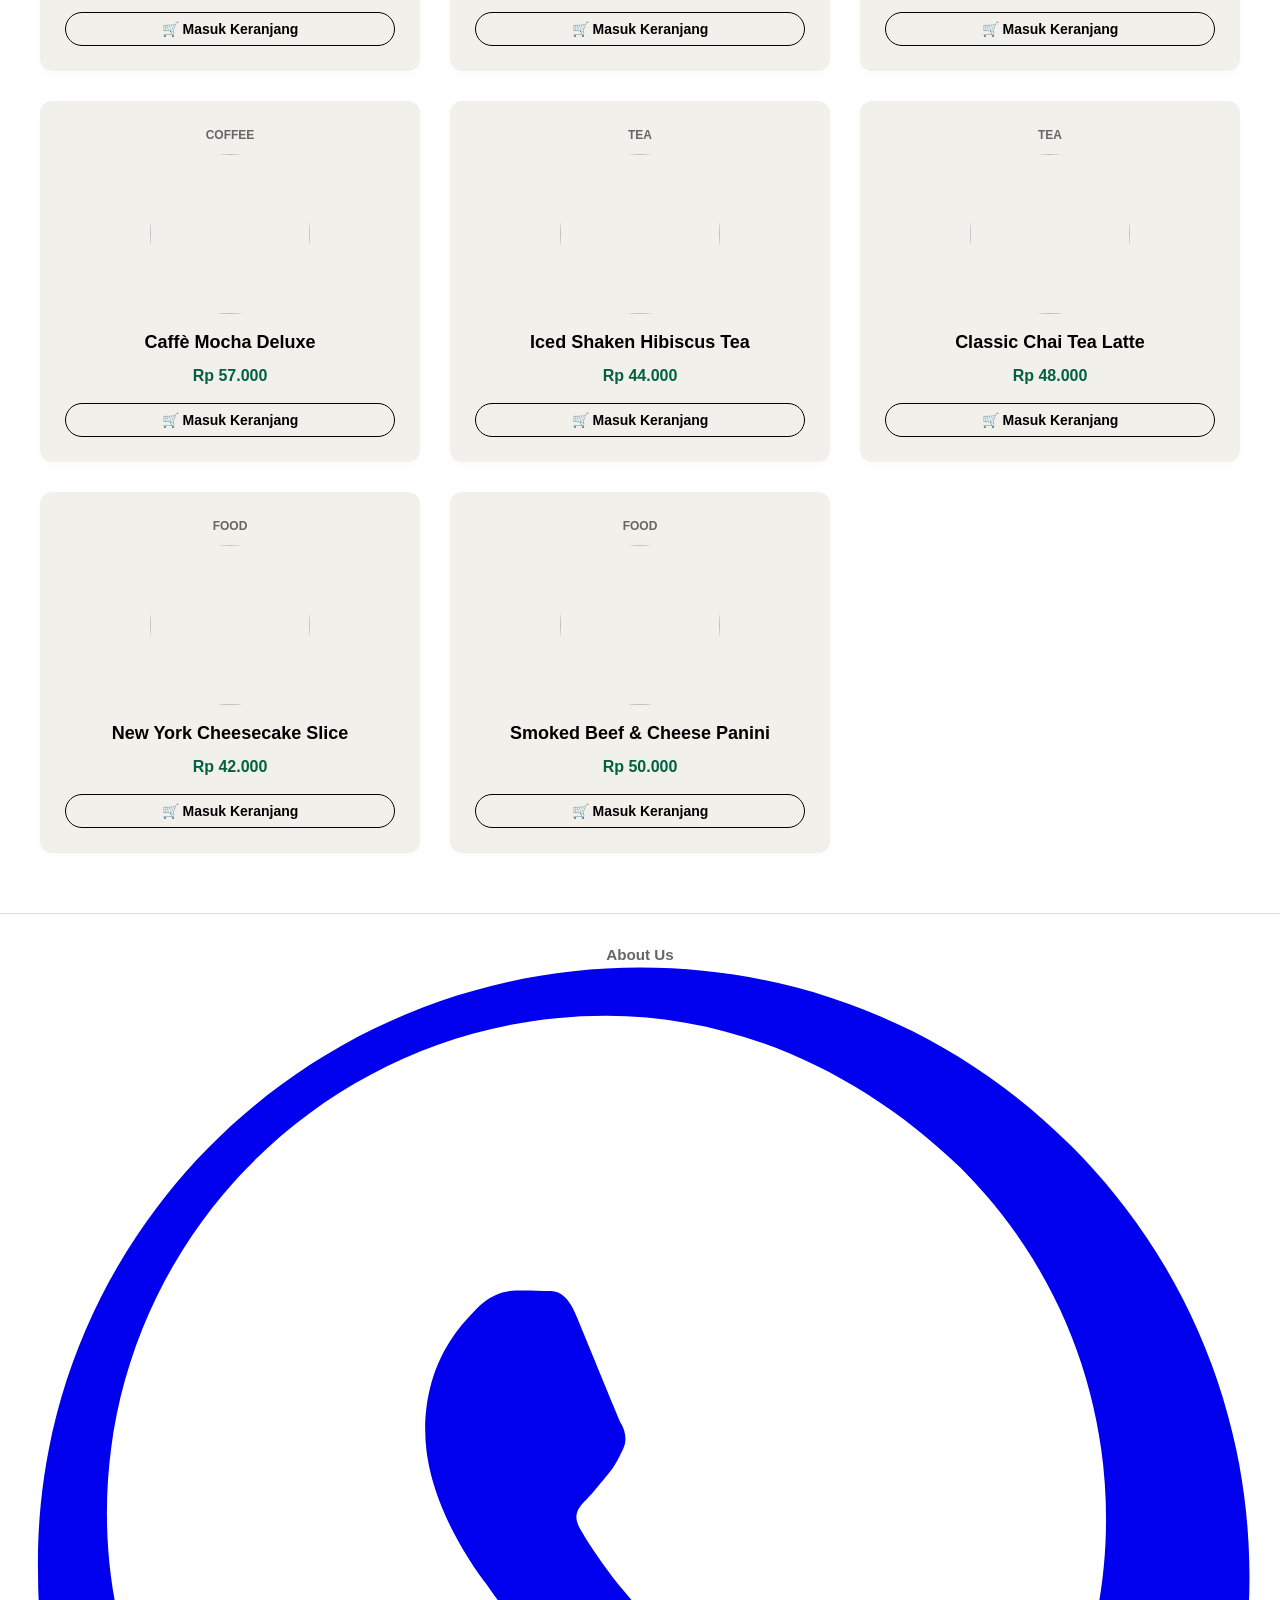
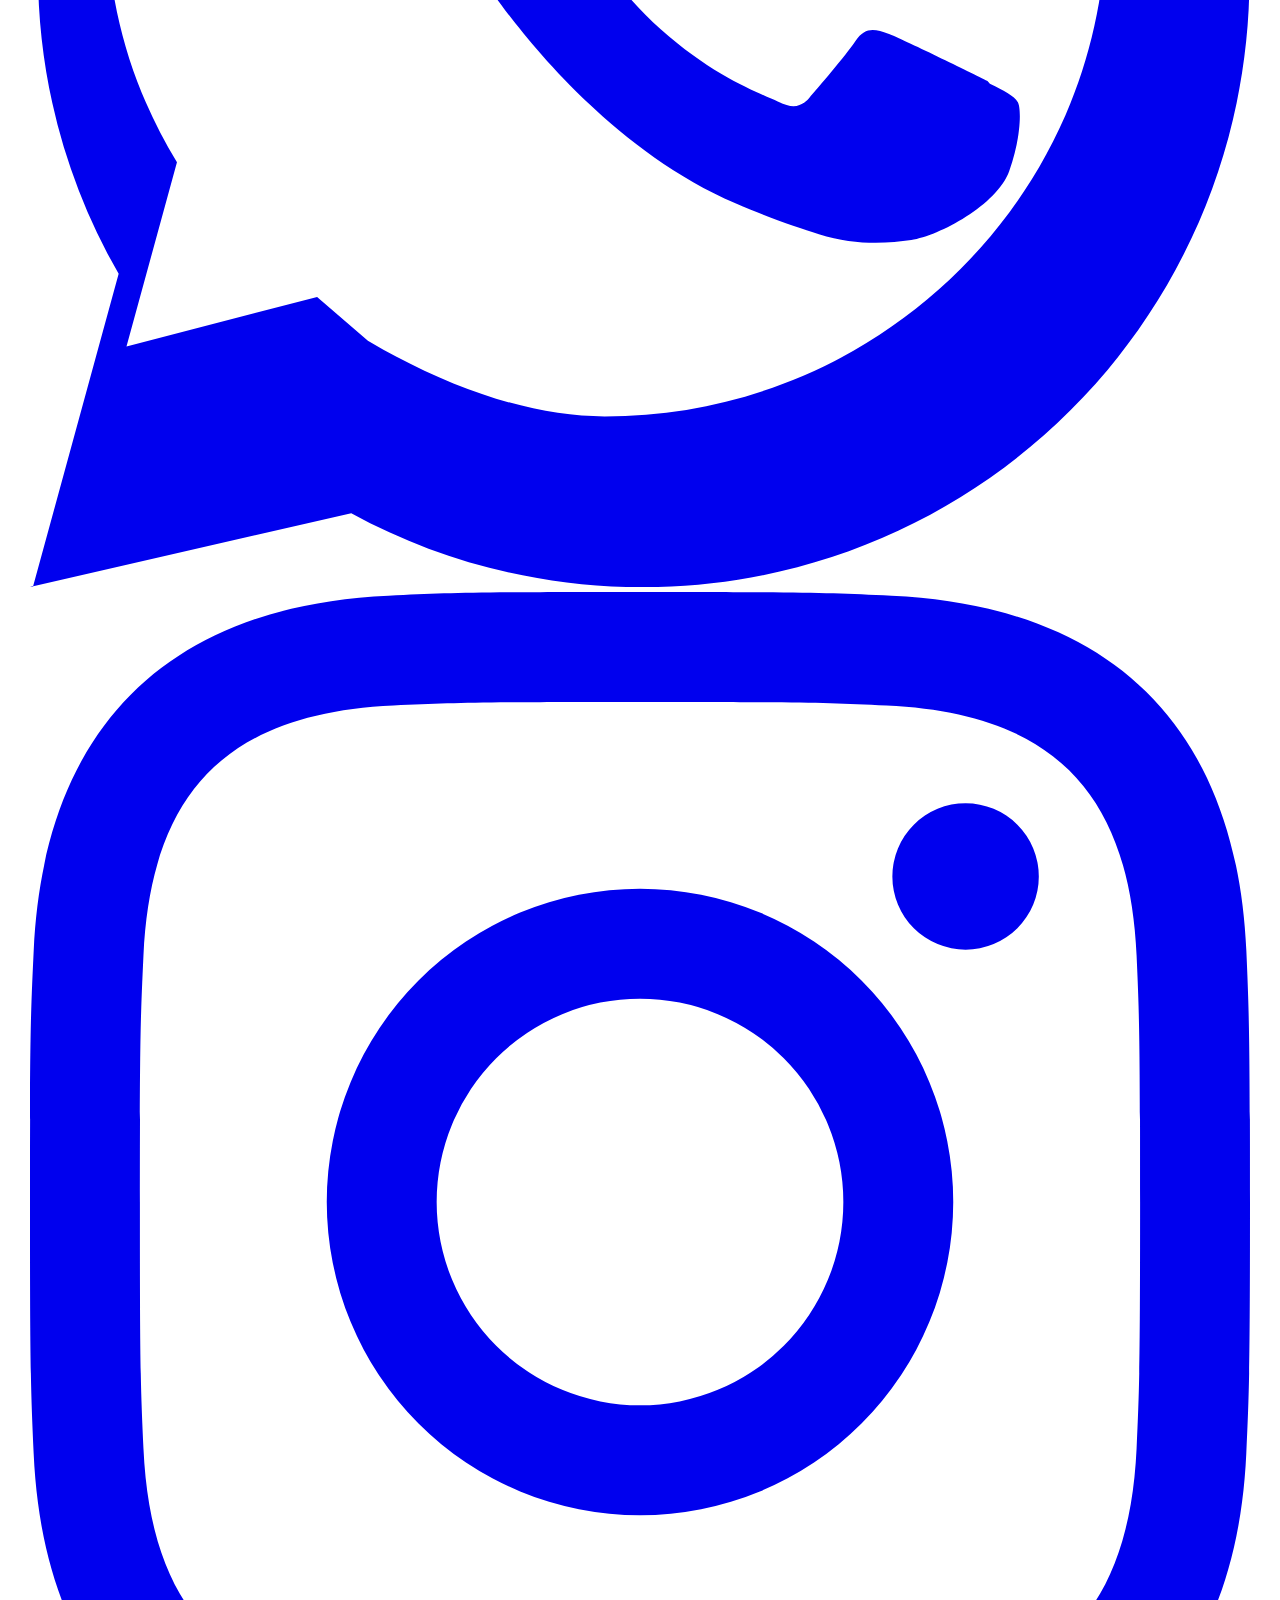
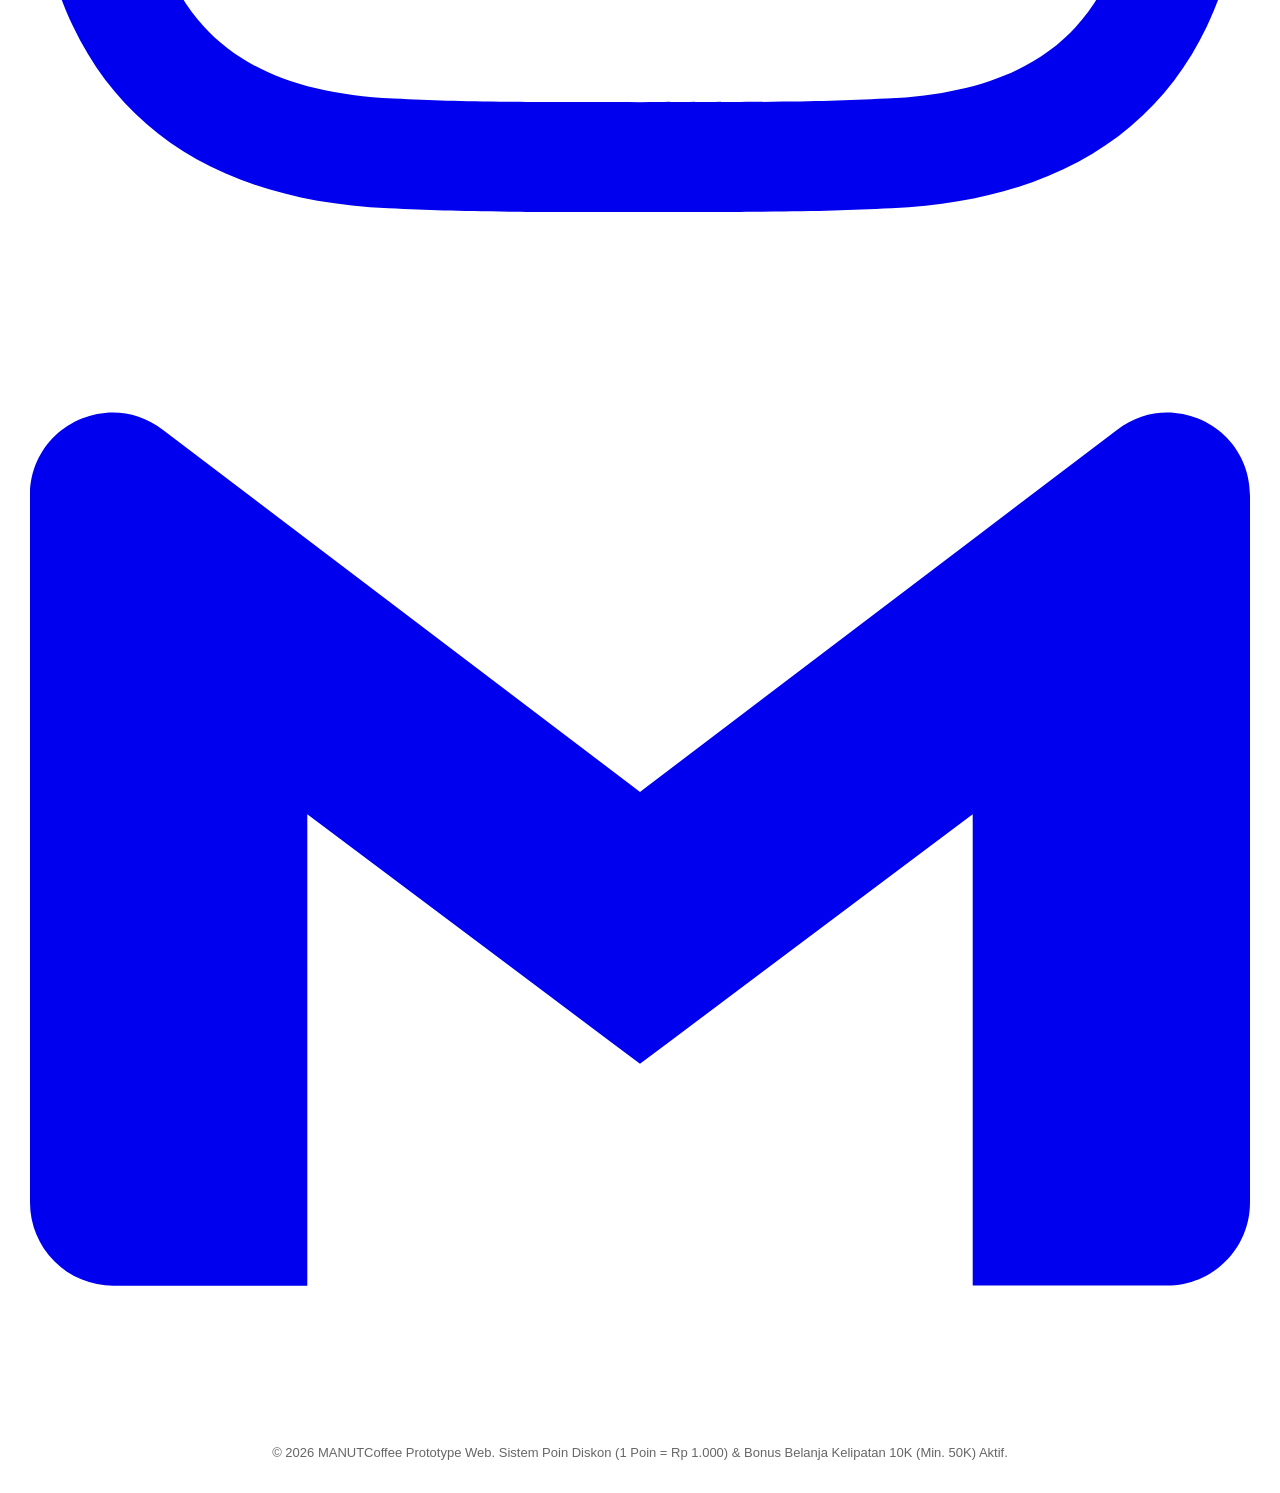
==== commit 76830629: "Update index.html" ====
--- a/index.html
+++ b/index.html
@@ -1,754 +1,179 @@
 <!DOCTYPE html>
+
 <html lang="id">
 <head>
-    <meta charset="UTF-8">
-    <meta name="viewport" content="width=device-width, initial-scale=1.0">
-    <title>MANUTCoffee - E-Commerce, Poin Rewards & Multi-Payment</title>
-    <style>
-        /* --- VARIABEL WARNA & STYLE --- */
-        :root {
-            --starbucks-green: #006241;
-            --accent-green: #1e3932;
-            --light-green: #d4e9e2;
-            --soft-pink: #f1cdd3;
-            --gold: #cba258;
-            --black: #000000;
-            --white: #ffffff;
-            --gray-bg: #f2f0eb;
-            --text-gray: #666;
-        }
+<meta charset="utf-8"/>
+<meta content="width=device-width, initial-scale=1.0" name="viewport"/>
+<title>MANUTCoffee - E-Commerce, Poin Rewards &amp; Multi-Payment</title><link href="style.css" rel="stylesheet"/>
+    
 
-        * { margin: 0; padding: 0; box-sizing: border-box; font-family: 'Helvetica Neue', Arial, sans-serif; }
-        body { background-color: var(--white); color: var(--black); line-height: 1.5; overflow-x: hidden; }
-
-        /* --- NAVBAR --- */
-        nav {
-            display: flex; justify-content: space-between; align-items: center;
-            padding: 20px 40px; background: var(--white);
-            box-shadow: 0 2px 10px rgba(0,0,0,0.05); position: sticky; top: 0; z-index: 100;
-        }
-        .nav-left, .nav-right { display: flex; align-items: center; gap: 25px; }
-        .logo {
-            width: 110px; height: 40px; background: var(--starbucks-green); border-radius: 50%;
-            display: flex; justify-content: center; align-items: center;
-            color: white; font-weight: 900; font-size: 11px; text-decoration: none;
-        }
-        nav a { text-decoration: none; color: var(--black); font-weight: 700; font-size: 14px; letter-spacing: 1px; text-transform: uppercase; cursor: pointer;}
-        nav a:hover { color: var(--starbucks-green); }
-
-        /* --- BUTTONS --- */
-        .btn { padding: 8px 18px; border-radius: 50px; font-weight: 600; text-decoration: none; font-size: 14px; cursor: pointer; transition: 0.2s; }
-        .btn-outline { border: 1px solid var(--black); color: var(--black); background: transparent; }
-        .btn-outline:hover { background: rgba(0,0,0,0.05); }
-        .btn-filled { background: var(--black); color: var(--white); border: 1px solid var(--black); }
-        .btn-filled:hover { background: rgba(0,0,0,0.8); }
-        .btn-green { background: var(--starbucks-green); color: var(--white); border: 1px solid var(--starbucks-green); }
-        .btn-green:hover { background: var(--accent-green); }
-
-        /* --- CART BADGE --- */
-        .cart-icon-btn { background: none; border: none; font-size: 22px; cursor: pointer; position: relative; }
-        .cart-badge {
-            position: absolute; top: -5px; right: -10px; background: #e74c3c; color: white;
-            font-size: 11px; width: 18px; height: 18px; border-radius: 50%;
-            display: flex; justify-content: center; align-items: center; font-weight: bold;
-        }
-
-        /* --- USER REWARDS DASHBOARD --- */
-        .rewards-dashboard {
-            background: var(--accent-green); color: var(--white); padding: 25px 40px;
-            display: none; justify-content: space-between; align-items: center; margin: 20px 30px; border-radius: 12px;
-        }
-        .rewards-info h2 { font-size: 24px; margin-bottom: 5px; }
-        .stars-count { font-size: 28px; font-weight: bold; color: var(--gold); display: flex; align-items: center; gap: 5px; }
-
-        /* --- HERO PROMO --- */
-        .promo-section { display: flex; margin: 0 30px 30px 30px; border-radius: 12px; overflow: hidden; }
-        .promo-image { flex: 1; min-height: 350px; background-position: center; background-size: cover; }
-        .promo-text { flex: 1; display: flex; flex-direction: column; justify-content: center; align-items: center; text-align: center; padding: 40px; }
-        .promo-text h1 { font-size: 36px; font-weight: 800; margin-bottom: 15px; }
-        .bg-green { background-color: var(--light-green); color: var(--accent-green); }
-
-        /* --- FILTER & SEARCH CONTROLS --- */
-        .controls-container { padding: 0 40px; margin: 40px 0 20px 0; display: flex; justify-content: space-between; align-items: center; flex-wrap: wrap; gap: 15px; }
-        .filter-tabs { display: flex; gap: 10px; }
-        .tab-btn { padding: 8px 20px; border: 1px solid #ccc; background: var(--white); border-radius: 50px; font-weight: 600; cursor: pointer; }
-        .tab-btn.active { background: var(--starbucks-green); color: var(--white); border-color: var(--starbucks-green); }
-        .search-box { padding: 10px 15px; border: 1px solid #ccc; border-radius: 8px; width: 250px; font-size: 14px; }
-
-        /* --- PRODUCT GRID --- */
-        .menu-grid { display: grid; grid-template-columns: repeat(auto-fit, minmax(280px, 1fr)); gap: 30px; padding: 0 40px; margin-bottom: 60px; }
-        .product-card { background: var(--gray-bg); border-radius: 12px; padding: 25px; text-align: center; box-shadow: 0 4px 10px rgba(0,0,0,0.02); transition: 0.3s; position: relative; }
-        .product-card:hover { transform: translateY(-5px); box-shadow: 0 6px 15px rgba(0,0,0,0.05); }
-        .product-card img { width: 160px; height: 160px; object-fit: cover; border-radius: 50%; margin-bottom: 15px; }
-        .product-card h3 { font-size: 18px; margin-bottom: 8px; font-weight: 700; }
-        .product-card .category-tag { font-size: 12px; color: var(--text-gray); text-transform: uppercase; font-weight: bold; margin-bottom: 10px; display: block; }
-        .product-card .price { font-weight: bold; color: var(--starbucks-green); font-size: 16px; margin-bottom: 15px; }
-
-        /* --- SIDEBAR KERANJANG BELANJA --- */
-        .cart-sidebar {
-            position: fixed; top: 0; right: -480px; width: 100%; max-width: 450px; height: 100%;
-            background: var(--white); box-shadow: -5px 0 25px rgba(0,0,0,0.15); z-index: 1000;
-            transition: 0.3s cubic-bezier(0.4, 0, 0.2, 1); display: flex; flex-direction: column;
-        }
-        .cart-sidebar.open { right: 0; }
-        .cart-header { padding: 20px 25px; border-bottom: 1px solid #eee; display: flex; justify-content: space-between; align-items: center; }
-        .cart-header h2 { font-size: 20px; }
-        .close-cart { font-size: 28px; cursor: pointer; color: var(--text-gray); }
-        .cart-items-list { flex-grow: 1; overflow-y: auto; padding: 20px; display: flex; flex-direction: column; gap: 15px; }
-        
-        .cart-item { display: flex; align-items: center; gap: 15px; padding-bottom: 15px; border-bottom: 1px solid #f5f5f5; }
-        .cart-item img { width: 60px; height: 60px; border-radius: 50%; object-fit: cover; }
-        .cart-item-info { flex-grow: 1; }
-        .cart-item-info h4 { font-size: 14px; margin-bottom: 4px; }
-        .cart-item-info .price { color: var(--starbucks-green); font-size: 13px; font-weight: bold; }
-        .qty-controls { display: flex; align-items: center; gap: 10px; margin-top: 5px; }
-        .qty-btn { width: 22px; height: 22px; border: 1px solid #ccc; background: white; border-radius: 50%; cursor: pointer; font-weight: bold; display: flex; justify-content: center; align-items: center; }
-        .delete-item { background: none; border: none; color: #e74c3c; cursor: pointer; font-size: 14px; margin-left: 10px; }
-
-        /* --- METODE PEMBAYARAN UI --- */
-        .cart-footer { padding: 20px 25px; border-top: 1px solid #eee; background: var(--gray-bg); overflow-y: auto; max-height: 60%; }
-        .total-row { display: flex; justify-content: space-between; font-size: 15px; font-weight: bold; margin-bottom: 8px; color: var(--text-gray); }
-        .grand-total-row { display: flex; justify-content: space-between; font-size: 19px; font-weight: bold; margin-bottom: 15px; color: var(--black); border-top: 1px dashed #ccc; padding-top: 10px; }
-        
-        /* Poin Redeem Area */
-        .points-redeem-box { background: #fff; border: 1px solid #ddd; padding: 12px; border-radius: 8px; margin-bottom: 15px; }
-        .points-redeem-box p { font-size: 13px; font-weight: 600; margin-bottom: 6px; }
-        .points-input-group { display: flex; gap: 8px; }
-        .points-input-group input { flex-grow: 1; padding: 6px 10px; border: 1px solid #ccc; border-radius: 4px; font-size: 13px; }
-
-        .payment-selection { margin-bottom: 15px; }
-        .payment-selection label { display: block; font-weight: bold; font-size: 14px; margin-bottom: 6px; color: var(--accent-green); }
-        .payment-dropdown { width: 100%; padding: 10px; border-radius: 8px; border: 1px solid #ccc; font-size: 14px; background: white; font-weight: 600; }
-        
-        .payment-details-box {
-            background: white; border: 1px dashed var(--starbucks-green); border-radius: 8px;
-            padding: 15px; margin-bottom: 15px; font-size: 13px; display: none;
-        }
-        .qr-placeholder { width: 120px; height: 120px; background: #333; margin: 10px auto; display: flex; justify-content: center; align-items: center; color: white; font-weight: bold; text-align: center; font-size: 11px; border: 4px solid white; box-shadow: 0 2px 5px rgba(0,0,0,0.2); }
-        .cc-form input { width: 100%; padding: 8px; margin-top: 5px; margin-bottom: 10px; border: 1px solid #ccc; border-radius: 4px; font-size: 13px; }
-        .cc-row { display: flex; gap: 10px; }
-
-        /* --- MODAL LOGIN / REGISTER --- */
-        .modal-overlay { position: fixed; top: 0; left: 0; width: 100%; height: 100%; background: rgba(0,0,0,0.5); display: none; justify-content: center; align-items: center; z-index: 1100; }
-        .modal-box { background: white; padding: 35px; border-radius: 12px; width: 100%; max-width: 380px; position: relative; }
-        .close-modal { position: absolute; top: 15px; right: 20px; font-size: 24px; cursor: pointer; color: #aaa; }
-        .modal-box h2 { margin-bottom: 20px; text-align: center; color: var(--accent-green); }
-        .input-group { margin-bottom: 15px; }
-        .input-group label { display: block; margin-bottom: 6px; font-weight: 600; font-size: 13px; }
-        .input-group input { width: 100%; padding: 10px; border: 1px solid #ccc; border-radius: 6px; }
-        .modal-box .btn { width: 100%; padding: 12px; margin-top: 10px; }
-        .switch-auth { text-align: center; margin-top: 15px; font-size: 13px; }
-        .switch-auth span { color: var(--starbucks-green); cursor: pointer; font-weight: bold; text-decoration: underline; }
-
-        footer { padding: 30px; border-top: 1px solid #ddd; text-align: center; color: var(--text-gray); font-size: 13px; }
-    </style>
 </head>
 <body>
-
-    <nav>
-        <div class="nav-left">
-            <a href="#" class="logo">MANUTCoffee</a>
-            <a onclick="location.reload()">Menu Terpopuler</a>
-            <a onclick="tampilkanRiwayatPemesanan()">Riwayat Pemesanan</a>
+<nav>
+<div class="nav-left">
+<a class="logo" href="#">MANUTCoffee</a>
+<a onclick="location.reload()">Menu Terpopuler</a>
+<a onclick="tampilkanRiwayatPemesanan()">Riwayat Pemesanan</a>
+</div>
+<div class="nav-right">
+<button class="cart-icon-btn" onclick="toggleCartSidebar(true)">
+                🛒 <span class="cart-badge" id="cartCountBadge">0</span>
+</button>
+<div id="authArea"></div>
+</div>
+</nav>
+<div class="rewards-dashboard" id="rewardsBar">
+<div class="rewards-info">
+<h2 id="welcomeUser">Halo, Anggota!</h2>
+<p>Dapatkan bonus <strong>1 Poin setiap kelipatan Rp 10.000</strong> (min. transaksi Rp 50.000). Gunakan poin sebagai diskon belanja!</p>
+</div>
+<div class="stars-count">
+<span id="userPoints">0</span> POIN
         </div>
-        <div class="nav-right">
-            <button class="cart-icon-btn" onclick="toggleCartSidebar(true)">
-                🛒 <span class="cart-badge" id="cartCountBadge">0</span>
-            </button>
-            <div id="authArea"></div>
-        </div>
-    </nav>
-
-    <div class="rewards-dashboard" id="rewardsBar">
-        <div class="rewards-info">
-            <h2 id="welcomeUser">Halo, Anggota!</h2>
-            <p>Dapatkan bonus <strong>1 Poin setiap kelipatan Rp 10.000</strong> (min. transaksi Rp 50.000). Gunakan poin sebagai diskon belanja!</p>
-        </div>
-        <div class="stars-count">
-            <span id="userPoints">0</span> POIN
-        </div>
+</div>
+<main>
+<section class="promo-section bg-green">
+<div class="promo-image" style="background-image: url('https://images.unsplash.com/photo-1572442388796-11668a67e53d?w=800');"></div>
+<div class="promo-text">
+<h1>Sistem Poin Rewards Baru 🌟</h1>
+<p>Makin hemat pakai poin! Setiap 1 Poin bisa ditukarkan potongan diskon sebesar Rp 1.000 langsung di keranjangmu.</p>
+</div>
+</section>
+<div class="controls-container">
+<div class="filter-tabs">
+<button class="tab-btn active" onclick="filterCategory('all', this)">Semua</button>
+<button class="tab-btn" onclick="filterCategory('coffee', this)">Coffee</button>
+<button class="tab-btn" onclick="filterCategory('tea', this)">Tea / Matcha</button>
+<button class="tab-btn" onclick="filterCategory('food', this)">Food</button>
+</div>
+<input class="search-box" id="searchProduct" oninput="handleSearch()" placeholder="Cari menu favoritmu..." type="text"/>
+</div>
+<div class="menu-grid" id="productGridArea"></div>
+</main>
+<div class="cart-sidebar" id="cartSidebar">
+<div class="cart-header">
+<h2>Keranjang Belanja Anda</h2>
+<span class="close-cart" onclick="toggleCartSidebar(false)">×</span>
+</div>
+<div class="cart-items-list" id="cartItemsContainer"></div>
+<div class="cart-footer">
+<div class="total-row">
+<span>Subtotal:</span>
+<span id="cartSubtotalPrice">Rp 0</span>
+</div>
+<div class="points-redeem-box" id="pointsRedeemArea">
+<p>Tukarkan Poin (Maks. Tersedia: <span id="availPointsTxt" style="color:var(--starbucks-green); font-weight:bold;">0</span> Poin)</p>
+<div class="points-input-group">
+<input id="pointsToUse" min="0" oninput="hitungDiskonPoin()" placeholder="Jumlah poin" type="number"/>
+<button class="btn btn-filled" onclick="hitungDiskonPoin()" style="padding: 5px 12px; font-size:12px; border-radius:4px;">Gunakan</button>
+</div>
+<small style="color:gray; font-size:11px; display:block; margin-top:4px;">* 1 Poin = Potongan Rp 1.000</small>
+</div>
+<div class="total-row" style="color: #c0392b;">
+<span>Diskon Poin:</span>
+<span id="cartDiscountPrice">- Rp 0</span>
+</div>
+<div class="grand-total-row">
+<span>Total Bayar:</span>
+<span id="cartGrandTotalPrice">Rp 0</span>
+</div>
+<div class="payment-selection">
+<label for="paymentMethod">Pilih Metode Pembayaran:</label>
+<select class="payment-dropdown" id="paymentMethod" onchange="handlePaymentChange(this.value)">
+<option value="">-- Pilih Pembayaran --</option>
+<option value="qris">📱 QRIS (Gopay/OVO/Dana)</option>
+<option value="cash">💵 Tunai (Bayar di Kasir)</option>
+<option value="transfer">🏦 Transfer Bank (Virtual Account)</option>
+<option value="credit">💳 Kartu Kredit / Debit</option>
+</select>
+</div>
+<div class="payment-details-box" id="qrisDetail" style="text-align: center;">
+<p>Silakan pindai QRIS di bawah ini untuk membayar:</p>
+<div class="qr-placeholder">
+                    [ DUMMY QRIS ]<br/>MANUTCoffee-CLONE-ID
+                </div>
+<p style="color: red; font-weight: bold; font-size: 11px;">*Simulasi otomatis sukses setelah tombol bayar ditekan</p>
+</div>
+<div class="payment-details-box" id="cashDetail">
+<p><strong>Metode Tunai Terpilih:</strong></p>
+<p>Silakan selesaikan pesanan, lalu tunjukkan kode invoice pembayaran ke barista di meja kasir toko terdekat.</p>
+</div>
+<div class="payment-details-box" id="transferDetail">
+<p><strong>Virtual Account Transfer:</strong></p>
+<p style="margin: 5px 0;"><strong>Bank Mandiri:</strong> <span style="color: var(--starbucks-green); font-weight: bold;">8879-0123-4567-8910</span></p>
+<p>Transfer tepat sesuai nominal total pesanan Anda agar diverifikasi otomatis.</p>
+</div>
+<div class="payment-details-box cc-form" id="creditDetail">
+<label>Nomor Kartu Kredit/Debit</label>
+<input id="ccNum" maxlength="19" placeholder="4000 1234 5678 9010" type="text"/>
+<div class="cc-row">
+<div>
+<label>Masa Berlaku</label>
+<input id="ccExp" maxlength="5" placeholder="MM/YY" type="text"/>
+</div>
+<div>
+<label>CVV</label>
+<input id="ccCvv" maxlength="3" placeholder="123" type="password"/>
+</div>
+</div>
+</div>
+<button class="btn btn-green" onclick="prosesCheckout()" style="width:100%; padding:14px;">Konfirmasi &amp; Bayar Sekarang</button>
+</div>
+</div>
+<div class="modal-overlay" id="authModal">
+<div class="modal-box">
+<span class="close-modal" onclick="closeModal()">×</span>
+<h2 id="modalTitle">Masuk Akun</h2>
+<form id="authForm" onsubmit="handleAuthSubmit(event)">
+<div class="input-group">
+<label>Alamat Email</label>
+<input id="authEmail" placeholder="nama@email.com" required="" type="email"/>
+</div>
+<div class="input-group">
+<label>Kata Sandi</label>
+<input id="authPassword" placeholder="Minimal 6 karakter" required="" type="password"/>
+</div>
+<button class="btn btn-filled" id="submitModalBtn" type="submit">Masuk</button>
+</form>
+<div class="switch-auth" id="switchAuthText">
+                Belum punya akun? <span onclick="toggleAuthMode('register')">Daftar sekarang</span>
+</div>
+</div>
+</div>
+<footer>
+    <!-- Bagian About Us -->
+    <div class="footer-about">
+        <h3>About Us</h3>
     </div>
 
-    <main>
-        <section class="promo-section bg-green">
-            <div class="promo-image" style="background-image: url('https://images.unsplash.com/photo-1572442388796-11668a67e53d?w=800');"></div>
-            <div class="promo-text">
-                <h1>Sistem Poin Rewards Baru 🌟</h1>
-                <p>Makin hemat pakai poin! Setiap 1 Poin bisa ditukarkan potongan diskon sebesar Rp 1.000 langsung di keranjangmu.</p>
-            </div>
-        </section>
+    <!-- Tombol Media Sosial (Hanya Logo Resmi) -->
+    <div class="social-footer">
+        <!-- WhatsApp -->
+        <a href="https://wa.me/62895704257084" target="_blank" class="social-btn wa-btn" aria-label="WhatsApp">
+            <svg viewBox="0 0 24 24" fill="currentColor">
+                <path d="M.057 24l1.687-6.163c-1.041-1.804-1.588-3.849-1.587-5.946C.06 5.348 5.397.01 12.008.01c3.202.001 6.212 1.246 8.477 3.513 2.266 2.268 3.507 5.28 3.505 8.484-.004 6.657-5.34 11.997-11.953 11.997-2.005-.001-3.973-.502-5.717-1.456L0 24zm6.59-4.846c1.66.986 3.288 1.488 4.657 1.491 5.438 0 9.861-4.386 9.864-9.777.002-2.61-1.01-5.064-2.852-6.908C16.412 2.116 13.963.957 11.33.957 5.922.957 1.516 5.346 1.513 10.74c-.001 1.777.474 3.42 1.378 4.904l-.993 3.626 3.75-.976zm12.189-5.11c-.285-.143-1.689-.834-1.951-.929-.263-.096-.454-.143-.646.143-.192.286-.743.929-.91 1.12-.168.19-.335.213-.62.072-.285-.143-1.205-.444-2.296-1.417-.849-.758-1.423-1.693-1.59-1.979-.168-.285-.018-.439.124-.581.128-.127.285-.333.428-.5.143-.167.19-.286.285-.476.095-.19.048-.357-.024-.5-.071-.143-.646-1.556-.885-2.128-.233-.562-.47-.485-.646-.494-.166-.008-.357-.01-.55-.01s-.505.072-.77.357c-.265.286-1.01.987-1.01 2.404s1.033 2.785 1.177 2.976c.143.19 2.033 3.103 4.925 4.35.688.297 1.225.474 1.643.607.691.219 1.32.188 1.817.114.554-.083 1.689-.69 1.927-1.357.238-.667.238-1.238.167-1.357-.072-.119-.263-.214-.548-.357z"/>
+            </svg>
+        </a>
+        
+        <!-- Instagram -->
+        <a href="https://instagram.com/jihadi05__" target="_blank" class="social-btn ig-btn" aria-label="Instagram">
+            <svg viewBox="0 0 24 24" fill="currentColor">
+                <path d="M12 2.163c3.204 0 3.584.012 4.85.07 3.252.148 4.771 1.691 4.919 4.919.058 1.265.069 1.645.069 4.849 0 3.205-.012 3.584-.069 4.849-.149 3.225-1.664 4.771-4.919 4.919-1.266.058-1.644.07-4.85.07-3.204 0-3.584-.012-4.849-.07-3.26-.149-4.771-1.699-4.919-4.92-.058-1.265-.07-1.644-.07-4.849 0-3.204.013-3.583.07-4.849.149-3.227 1.664-4.771 4.919-4.919 1.266-.057 1.645-.069 4.849-.069zM12 0C8.741 0 8.333.014 7.053.072 2.695.272.273 2.69.073 7.051.014 8.333 0 8.741 0 12c0 3.259.014 3.668.072 4.948.2 4.358 2.618 6.78 6.98 6.98 1.281.058 1.689.072 4.948.072 3.259 0 3.668-.014 4.948-.072 4.354-.2 6.782-2.618 6.979-6.98.059-1.28.073-1.689.073-4.948 0-3.259-.014-3.667-.072-4.947-.196-4.354-2.617-6.78-6.979-6.98C15.668.014 15.259 0 12 0zm0 5.838a6.162 6.162 0 100 12.324 6.162 6.162 0 000-12.324zM12 16a4 4 0 110-8 4 4 0 010 8zm6.406-11.845a1.44 1.44 0 100 2.881 1.44 1.44 0 000-2.881z"/>
+            </svg>
+        </a>
+        
+        <!-- Gmail -->
+        <a href="mailto:faylasuf@gmail.com" target="_blank" class="social-btn gmail-btn" aria-label="Gmail">
+            <svg viewBox="0 0 24 24" fill="currentColor">
+                <path d="M24 5.457v13.909c0 .904-.732 1.636-1.636 1.636h-3.819V11.73L12 16.64l-6.545-4.91v9.273H1.636A1.636 1.636 0 010 19.366V5.457c0-1.35 1.548-2.113 2.618-1.286L12 11.29l9.382-7.119c1.071-.827 2.618-.064 2.618 1.286z"/>
+            </svg>
+        </a>
+    </div>
+    
+    <p>© 2026 MANUTCoffee Prototype Web. Sistem Poin Diskon (1 Poin = Rp 1.000) &amp; Bonus Belanja Kelipatan 10K (Min. 50K) Aktif.</p>
+</footer>
 
-        <div class="controls-container">
-            <div class="filter-tabs">
-                <button class="tab-btn active" onclick="filterCategory('all', this)">Semua</button>
-                <button class="tab-btn" onclick="filterCategory('coffee', this)">Coffee</button>
-                <button class="tab-btn" onclick="filterCategory('tea', this)">Tea / Matcha</button>
-                <button class="tab-btn" onclick="filterCategory('food', this)">Food</button>
-            </div>
-            <input type="text" class="search-box" id="searchProduct" placeholder="Cari menu favoritmu..." oninput="handleSearch()">
-        </div>
 
-        <div class="menu-grid" id="productGridArea"></div>
-    </main>
-
-    <div class="cart-sidebar" id="cartSidebar">
-        <div class="cart-header">
-            <h2>Keranjang Belanja Anda</h2>
-            <span class="close-cart" onclick="toggleCartSidebar(false)">&times;</span>
-        </div>
-        
-        <div class="cart-items-list" id="cartItemsContainer"></div>
-        
-        <div class="cart-footer">
-            <div class="total-row">
-                <span>Subtotal:</span>
-                <span id="cartSubtotalPrice">Rp 0</span>
-            </div>
-
-            <div class="points-redeem-box" id="pointsRedeemArea">
-                <p>Tukarkan Poin (Maks. Tersedia: <span id="availPointsTxt" style="color:var(--starbucks-green); font-weight:bold;">0</span> Poin)</p>
-                <div class="points-input-group">
-                    <input type="number" id="pointsToUse" placeholder="Jumlah poin" min="0" oninput="hitungDiskonPoin()">
-                    <button class="btn btn-filled" style="padding: 5px 12px; font-size:12px; border-radius:4px;" onclick="hitungDiskonPoin()">Gunakan</button>
-                </div>
-                <small style="color:gray; font-size:11px; display:block; margin-top:4px;">* 1 Poin = Potongan Rp 1.000</small>
-            </div>
-
-            <div class="total-row" style="color: #c0392b;">
-                <span>Diskon Poin:</span>
-                <span id="cartDiscountPrice">- Rp 0</span>
-            </div>
-
-            <div class="grand-total-row">
-                <span>Total Bayar:</span>
-                <span id="cartGrandTotalPrice">Rp 0</span>
-            </div>
-
-            <div class="payment-selection">
-                <label for="paymentMethod">Pilih Metode Pembayaran:</label>
-                <select id="paymentMethod" class="payment-dropdown" onchange="handlePaymentChange(this.value)">
-                    <option value="">-- Pilih Pembayaran --</option>
-                    <option value="qris">📱 QRIS (Gopay/OVO/Dana)</option>
-                    <option value="cash">💵 Tunai (Bayar di Kasir)</option>
-                    <option value="transfer">🏦 Transfer Bank (Virtual Account)</option>
-                    <option value="credit">💳 Kartu Kredit / Debit</option>
-                </select>
-            </div>
-
-            <div id="qrisDetail" class="payment-details-box" style="text-align: center;">
-                <p>Silakan pindai QRIS di bawah ini untuk membayar:</p>
-                <div class="qr-placeholder">
-                    [ DUMMY QRIS ]<br>MANUTCoffee-CLONE-ID
-                </div>
-                <p style="color: red; font-weight: bold; font-size: 11px;">*Simulasi otomatis sukses setelah tombol bayar ditekan</p>
-            </div>
-
-            <div id="cashDetail" class="payment-details-box">
-                <p><strong>Metode Tunai Terpilih:</strong></p>
-                <p>Silakan selesaikan pesanan, lalu tunjukkan kode invoice pembayaran ke barista di meja kasir toko terdekat.</p>
-            </div>
-
-            <div id="transferDetail" class="payment-details-box">
-                <p><strong>Virtual Account Transfer:</strong></p>
-                <p style="margin: 5px 0;"><strong>Bank Mandiri:</strong> <span style="color: var(--starbucks-green); font-weight: bold;">8879-0123-4567-8910</span></p>
-                <p>Transfer tepat sesuai nominal total pesanan Anda agar diverifikasi otomatis.</p>
-            </div>
-
-            <div id="creditDetail" class="payment-details-box cc-form">
-                <label>Nomor Kartu Kredit/Debit</label>
-                <input type="text" id="ccNum" placeholder="4000 1234 5678 9010" maxlength="19">
-                <div class="cc-row">
-                    <div>
-                        <label>Masa Berlaku</label>
-                        <input type="text" id="ccExp" placeholder="MM/YY" maxlength="5">
-                    </div>
-                    <div>
-                        <label>CVV</label>
-                        <input type="password" id="ccCvv" placeholder="123" maxlength="3">
-                    </div>
-                </div>
-            </div>
-
-            <button class="btn btn-green" style="width:100%; padding:14px;" onclick="prosesCheckout()">Konfirmasi & Bayar Sekarang</button>
-        </div>
-    </div>
-
-    <div class="modal-overlay" id="authModal">
-        <div class="modal-box">
-            <span class="close-modal" onclick="closeModal()">&times;</span>
-            <h2 id="modalTitle">Masuk Akun</h2>
-            <form id="authForm" onsubmit="handleAuthSubmit(event)">
-                <div class="input-group">
-                    <label>Alamat Email</label>
-                    <input type="email" id="authEmail" required placeholder="nama@email.com">
-                </div>
-                <div class="input-group">
-                    <label>Kata Sandi</label>
-                    <input type="password" id="authPassword" required placeholder="Minimal 6 karakter">
-                </div>
-                <button type="submit" class="btn btn-filled" id="submitModalBtn">Masuk</button>
-            </form>
-            <div class="switch-auth" id="switchAuthText">
-                Belum punya akun? <span onclick="toggleAuthMode('register')">Daftar sekarang</span>
-            </div>
-        </div>
-    </div>
-
-    <footer>
-        <p>© 2026 MANUTCoffee Prototype Web. Sistem Poin Diskon (1 Poin = Rp 1.000) & Bonus Belanja Kelipatan 10K (Min. 50K) Aktif.</p>
-    </footer>
-
-    <script>
-        // --- DATA MASTER PRODUK ---
-        const products = [
-            { id: 1, name: "Caffè Latte Premium", price: 45000, category: "coffee", img: "https://images.unsplash.com/photo-1541167760496-1628856ab772?w=400" },
-            { id: 2, name: "Iced Pure Matcha Latte", price: 52000, category: "tea", img: "https://images.unsplash.com/photo-1572442388796-11668a67e53d?w=400" },
-            { id: 3, name: "Caramel Macchiato", price: 59000, category: "coffee", img: "https://images.unsplash.com/photo-1514432324607-a09d9b4aefdd?w=400" },
-            { id: 4, name: "Signature Java Chip Frappe", price: 62000, category: "coffee", img: "https://images.unsplash.com/photo-1572490122747-3968b75cc699?w=400" },
-            { id: 5, name: "Classic Green Tea Latte", price: 50000, category: "tea", img: "https://images.unsplash.com/photo-1536256263959-770b48d82b0a?w=400" },
-            { id: 6, name: "Butter Croissant", price: 32000, category: "food", img: "https://images.unsplash.com/photo-1555507036-ab1f4038808a?w=400" },
-            { id: 7, name: "Choco Fudge Brownie", price: 35000, category: "food", img: "https://images.unsplash.com/photo-1606313564200-e75d5e30476c?w=400" },
-            
-            // FOTO ICED AMERICANO DIUBAH DI SINI
-            { id: 8, name: "Iced Caffè Americano", price: 38000, category: "coffee", img: "https://images.unsplash.com/photo-1517701604599-bb29b565090c?w=400" },
-            
-            { id: 9, name: "Vanilla Sweet Cream Cold Brew", price: 53000, category: "coffee", img: "https://images.unsplash.com/photo-1461023058943-07fcbe16d735?w=400" },
-            { id: 10, name: "Caffè Mocha Deluxe", price: 57000, category: "coffee", img: "https://images.unsplash.com/photo-1578314675249-a6910f80cc4e?w=400" },
-            { id: 11, name: "Iced Shaken Hibiscus Tea", price: 44000, category: "tea", img: "https://images.unsplash.com/photo-1556679343-c7306c1976bc?w=400" },
-            { id: 12, name: "Classic Chai Tea Latte", price: 48000, category: "tea", img: "https://images.unsplash.com/photo-1576092768241-dec231879fc3?w=400" },
-            
-            // FOTO CHEESECAKE DIUBAH DI SINI
-            { id: 13, name: "New York Cheesecake Slice", price: 42000, category: "food", img: "https://images.unsplash.com/photo-1533134242443-d4fd215305ad?w=400" },
-            
-            { id: 14, name: "Smoked Beef & Cheese Panini", price: 50000, category: "food", img: "https://images.unsplash.com/photo-1539252554453-80ab65ce3586?w=400" }
-        ];
-
-        let activeCategory = 'all';
-        let searchQuery = '';
-        let currentAuthMode = 'login';
-        let cart = [];
-        let totalDiscount = 0;
-
-        document.addEventListener("DOMContentLoaded", function() {
-            renderProducts();
-            checkLoginStatus();
-        });
-
-        function renderProducts() {
-            const grid = document.getElementById('productGridArea');
-            grid.innerHTML = '';
-            const filtered = products.filter(p => {
-                return (activeCategory === 'all' || p.category === activeCategory) && p.name.toLowerCase().includes(searchQuery.toLowerCase());
-            });
-            filtered.forEach(p => {
-                grid.innerHTML += `
-                    <div class="product-card">
-                        <span class="category-tag">${p.category}</span>
-                        <img src="${p.img}">
-                        <h3>${p.name}</h3>
-                        <div class="price">Rp ${p.price.toLocaleString('id-ID')}</div>
-                        <button class="btn btn-outline" style="width:100%" onclick="addToCart(${p.id})">🛒 Masuk Keranjang</button>
-                    </div>
-                `;
-            });
-        }
-
-        function filterCategory(cat, element) {
-            activeCategory = cat;
-            document.querySelectorAll('.tab-btn').forEach(btn => btn.classList.remove('active'));
-            element.classList.add('active');
-            renderProducts();
-        }
-
-        function handleSearch() {
-            searchQuery = document.getElementById('searchProduct').value;
-            renderProducts();
-        }
-
-        // --- SISTEM KERANJANG & REDEEM POIN ---
-        function toggleCartSidebar(open) {
-            const sidebar = document.getElementById('cartSidebar');
-            if(open) {
-                sidebar.classList.add('open');
-                updateMaxPointsInput();
-            }
-            else sidebar.classList.remove('open');
-        }
-
-        function addToCart(productId) {
-            if(!localStorage.getItem('starbucks_currentUser')) {
-                alert("Anda harus masuk akun (Login) terlebih dahulu untuk memesan!");
-                openModal('login');
-                return;
-            }
-            const item = products.find(p => p.id === productId);
-            const existingItem = cart.find(c => c.id === productId);
-            if(existingItem) existingItem.qty += 1;
-            else cart.push({ ...item, qty: 1 });
-            updateCartUI();
-            toggleCartSidebar(true);
-        }
-
-        function changeQty(productId, amount) {
-            const item = cart.find(c => c.id === productId);
-            if(item) {
-                item.qty += amount;
-                if(item.qty <= 0) cart = cart.filter(c => c.id !== productId);
-            }
-            // Reset input poin jika isi keranjang berubah agar kalkulasi tidak minus
-            document.getElementById('pointsToUse').value = "";
-            totalDiscount = 0;
-            updateCartUI();
-        }
-
-        function removeItem(productId) {
-            cart = cart.filter(c => c.id !== productId);
-            document.getElementById('pointsToUse').value = "";
-            totalDiscount = 0;
-            updateCartUI();
-        }
-
-        function getUserPoints() {
-            const currentUserEmail = localStorage.getItem('starbucks_currentUser');
-            const userDatabase = JSON.parse(localStorage.getItem('starbucks_users')) || [];
-            const user = userDatabase.find(u => u.email === currentUserEmail);
-            return user ? (user.points || 0) : 0;
-        }
-
-        function updateMaxPointsInput() {
-            let maxPoints = getUserPoints();
-            document.getElementById('availPointsTxt').innerText = maxPoints;
-        }
-
-        function hitungDiskonPoin() {
-            let subtotal = cart.reduce((sum, item) => sum + (item.price * item.qty), 0);
-            let inputPoints = parseInt(document.getElementById('pointsToUse').value) || 0;
-            let userPoints = getUserPoints();
-
-            if (inputPoints < 0) { inputPoints = 0; document.getElementById('pointsToUse').value = 0; }
-            
-            // Validasi agar tidak memakai poin melebihi kepemilikan user
-            if (inputPoints > userPoints) {
-                alert(`Poin tidak mencukupi! Maksimal poin Anda: ${userPoints}`);
-                inputPoints = userPoints;
-                document.getElementById('pointsToUse').value = userPoints;
-            }
-
-            let potensiDiskon = inputPoints * 1000;
-
-            // Validasi agar diskon tidak melebihi harga subtotal belanjaan
-            if (potensiDiskon > subtotal) {
-                alert("Diskon poin tidak boleh melebihi total harga belanjaan!");
-                inputPoints = Math.floor(subtotal / 1000);
-                document.getElementById('pointsToUse').value = inputPoints;
-                potensiDiskon = inputPoints * 1000;
-            }
-
-            totalDiscount = potensiDiskon;
-            
-            // Update Teks Total Saja tanpa re-render list item (mencegah lag input)
-            document.getElementById('cartDiscountPrice').innerText = `- Rp ${totalDiscount.toLocaleString('id-ID')}`;
-            document.getElementById('cartGrandTotalPrice').innerText = `Rp ${(subtotal - totalDiscount).toLocaleString('id-ID')}`;
-        }
-
-        function updateCartUI() {
-            const container = document.getElementById('cartItemsContainer');
-            const totalBadge = document.getElementById('cartCountBadge');
-            const subtotalText = document.getElementById('cartSubtotalPrice');
-            const discountText = document.getElementById('cartDiscountPrice');
-            const grandTotalText = document.getElementById('cartGrandTotalPrice');
-            
-            container.innerHTML = '';
-            let totalQty = 0, subtotal = 0;
-
-            cart.forEach(item => {
-                totalQty += item.qty;
-                subtotal += (item.price * item.qty);
-                container.innerHTML += `
-                    <div class="cart-item">
-                        <img src="${item.img}">
-                        <div class="cart-item-info">
-                            <h4>${item.name}</h4>
-                            <div class="price">Rp ${(item.price * item.qty).toLocaleString('id-ID')}</div>
-                            <div class="qty-controls">
-                                <button class="qty-btn" onclick="changeQty(${item.id}, -1)">-</button>
-                                <span>${item.qty}</span>
-                                <button class="qty-btn" onclick="changeQty(${item.id}, 1)">+</button>
-                                <button class="delete-item" onclick="removeItem(${item.id})">🗑️ Hapus</button>
-                            </div>
-                        </div>
-                    </div>
-                `;
-            });
-            
-            if(cart.length === 0) {
-                container.innerHTML = `<p style="text-align:center; color:gray; margin-top:50px;">Keranjang kosong.</p>`;
-                totalDiscount = 0;
-                document.getElementById('pointsToUse').value = "";
-            }
-            
-            totalBadge.innerText = totalQty;
-            subtotalText.innerText = `Rp ${subtotal.toLocaleString('id-ID')}`;
-            discountText.innerText = `- Rp ${totalDiscount.toLocaleString('id-ID')}`;
-            grandTotalText.innerText = `Rp ${(subtotal - totalDiscount).toLocaleString('id-ID')}`;
-            updateMaxPointsInput();
-        }
-
-        function handlePaymentChange(method) {
-            document.getElementById('qrisDetail').style.display = 'none';
-            document.getElementById('cashDetail').style.display = 'none';
-            document.getElementById('transferDetail').style.display = 'none';
-            document.getElementById('creditDetail').style.display = 'none';
-
-            if (method === 'qris') document.getElementById('qrisDetail').style.display = 'block';
-            if (method === 'cash') document.getElementById('cashDetail').style.display = 'block';
-            if (method === 'transfer') document.getElementById('transferDetail').style.display = 'block';
-            if (method === 'credit') document.getElementById('creditDetail').style.display = 'block';
-        }
-
-        // --- PROSES CHECKOUT & LOGIKA PERHITUNGAN POIN BARU ---
-        function prosesCheckout() {
-            if(cart.length === 0) { alert("Keranjang masih kosong!"); return; }
-            
-            const pMethod = document.getElementById('paymentMethod').value;
-            if(!pMethod) { alert("Silakan pilih Metode Pembayaran terlebih dahulu!"); return; }
-
-            if(pMethod === 'credit') {
-                const ccNum = document.getElementById('ccNum').value;
-                const ccExp = document.getElementById('ccExp').value;
-                const ccCvv = document.getElementById('ccCvv').value;
-                if(!ccNum || !ccExp || !ccCvv) {
-                    alert("Gagal! Mohon lengkapi data Kartu Kredit / Debit Anda.");
-                    return;
-                }
-            }
-
-            let subtotal = cart.reduce((sum, item) => sum + (item.price * item.qty), 0);
-            let finalBayar = subtotal - totalDiscount;
-            
-            // Cek aturan poin baru: Pembelian >= 50.000 mendapatkan poin kelipatan (Math.floor(finalBayar / 10000))
-            let poinTambahan = 0;
-            if (finalBayar >= 50000) {
-                poinTambahan = Math.floor(finalBayar / 10000);
-            }
-
-            let poinDikurangi = (parseInt(document.getElementById('pointsToUse').value) || 0);
-
-            const currentUserEmail = localStorage.getItem('starbucks_currentUser');
-            let userDatabase = JSON.parse(localStorage.getItem('starbucks_users')) || [];
-
-            userDatabase = userDatabase.map(user => {
-                if(user.email === currentUserEmail) {
-                    // Update Poin Akhir User: Sisa poin dikurangi yang digunakan + poin baru didapat
-                    let sisaPoinLama = (user.points || 0) - poinDikurangi;
-                    user.points = sisaPoinLama + poinTambahan;
-                }
-                return user;
-            });
-            localStorage.setItem('starbucks_users', JSON.stringify(userDatabase));
-
-            let namaMetode = "";
-            let keteranganTambahan = "";
-            if(pMethod === 'qris') { namaMetode = "QRIS"; keteranganTambahan = "Status: Terbayar Otomatis melalui Server Gateway."; }
-            if(pMethod === 'cash') { namaMetode = "Tunai di Kasir"; keteranganTambahan = `Harap tunjukkan Kode Invoice MANUTCoffee-${Math.floor(Math.random()*90000)+10000} ke kasir toko.`; }
-            if(pMethod === 'transfer') { namaMetode = "Transfer Bank Mandiri"; keteranganTambahan = "Menunggu transfer masuk ke rekening Virtual Account..."; }
-            if(pMethod === 'credit') { namaMetode = "Kartu Kredit/Debit"; keteranganTambahan = "Status: Otorisasi Berhasil. Dana berhasil didebit."; }
-
-            let infoPoinAlert = `\nPotongan Diskon Poin: Rp ${totalDiscount.toLocaleString('id-ID')} (${poinDikurangi} Poin digunakan)`;
-            let infoPoinBaru = poinTambahan > 0 ? `\n🎉 Selamat! Anda mendapat +${poinTambahan} POIN REWARDS!` : `\n(Belanjaan Anda di bawah Rp 50.000 setelah diskon, tidak mendapatkan bonus poin)`;
-
-            alert(`🎉 Transaksi Berhasil Diproses!\n----------------------------------------\nSubtotal: Rp ${subtotal.toLocaleString('id-ID')}${infoPoinAlert}\nTotal Akhir Bayar: Rp ${finalBayar.toLocaleString('id-ID')}\nMetode: ${namaMetode}\n\n${keteranganTambahan}\n${infoPoinBaru}`);
-            
-            // === SIMPAN KE RIWAYAT PEMESANAN ===
-            const riwayatTransaksi = JSON.parse(localStorage.getItem('starbucks_riwayat')) || [];
-            riwayatTransaksi.unshift({
-                email: currentUserEmail,
-                tanggal: new Date().toLocaleString('id-ID'),
-                items: [...cart],
-                total: finalBayar,
-                metode: namaMetode
-            });
-            localStorage.setItem('starbucks_riwayat', JSON.stringify(riwayatTransaksi));
-
-            // === PROSES RESET APLIKASI & UI SETELAH CHECKOUT ===
-            cart = [];
-            totalDiscount = 0;
-            
-            document.getElementById('pointsToUse').value = "";
-            document.getElementById('paymentMethod').value = "";
-            handlePaymentChange(""); 
-            
-            updateCartUI(); 
-            
-            if (typeof checkLoginStatus === "function") {
-                checkLoginStatus(); 
-            } else {
-                document.getElementById('userPoints').innerText = getUserPoints();
-            }
-            
-            toggleCartSidebar(false);
-        }
-
-        // --- SISTEM OTENTIKASI (LOGIN & REGISTER) ---
-        function openModal(mode) {
-            currentAuthMode = mode;
-            document.getElementById('authModal').style.display = 'flex';
-            toggleAuthMode(mode);
-        }
-
-        function closeModal() {
-            document.getElementById('authModal').style.display = 'none';
-            document.getElementById('authForm').reset();
-        }
-
-        function toggleAuthMode(mode) {
-            currentAuthMode = mode;
-            
-            const title = document.getElementById('modalTitle');
-            const submitBtn = document.getElementById('submitModalBtn');
-            const switchText = document.getElementById('switchAuthText');
-
-            if (mode === 'login') {
-                title.innerText = "Masuk Akun";
-                submitBtn.innerText = "Masuk";
-                switchText.innerHTML = `Belum punya akun? <span onclick="toggleAuthMode('register')">Daftar sekarang</span>`;
-            } else {
-                title.innerText = "Daftar Akun";
-                submitBtn.innerText = "Daftar";
-                switchText.innerHTML = `Sudah punya akun? <span onclick="toggleAuthMode('login')">Masuk di sini</span>`;
-            }
-        }
-
-        function handleAuthSubmit(event) {
-            event.preventDefault();
-            const email = document.getElementById('authEmail').value;
-            const password = document.getElementById('authPassword').value;
-
-            let userDatabase = JSON.parse(localStorage.getItem('starbucks_users')) || [];
-
-            if (currentAuthMode === 'register') {
-                const isExist = userDatabase.some(user => user.email === email);
-                if (isExist) {
-                    alert("Email ini sudah terdaftar! Silakan login.");
-                    toggleAuthMode('login');
-                    return;
-                }
-
-                if (password.length < 6) {
-                    alert("Kata sandi minimal harus 6 karakter!");
-                    return;
-                }
-
-                const newUser = { email: email, password: password, points: 10 };
-                userDatabase.push(newUser);
-                localStorage.setItem('starbucks_users', JSON.stringify(userDatabase));
-
-                alert("🎉 Pendaftaran Berhasil! Anda mendapatkan bonus 10 Poin pertama. Silakan masuk akun.");
-                toggleAuthMode('login');
-            } else {
-                const validUser = userDatabase.find(user => user.email === email && user.password === password);
-
-                if (validUser) {
-                    localStorage.setItem('starbucks_currentUser', email);
-                    alert("Selamat Datang Kembali di MANUTCoffee! ☕");
-                    closeModal();
-                    checkLoginStatus();
-                    updateCartUI();
-                } else {
-                    alert("Gagal Masuk! Email atau kata sandi salah!");
-                }
-            }
-        }
-
-        function checkLoginStatus() {
-            const authArea = document.getElementById('authArea');
-            const rewardsBar = document.getElementById('rewardsBar');
-            const currentUser = localStorage.getItem('starbucks_currentUser');
-
-            if (currentUser) {
-                authArea.innerHTML = `<button class="btn btn-outline" onclick="handleLogout()">🚪 Keluar</button>`;
-                rewardsBar.style.display = 'flex';
-                document.getElementById('welcomeUser').innerText = `Halo, ${currentUser.split('@')[0]}! ✨`;
-                document.getElementById('userPoints').innerText = getUserPoints();
-            } else {
-                authArea.innerHTML = `
-                    <button class="btn btn-outline" onclick="openModal('login')">Masuk</button>
-                    <button class="btn btn-filled" onclick="openModal('register')">Gabung Sekarang</button>
-                `;
-                rewardsBar.style.display = 'none';
-            }
-        }
-
-        function handleLogout() {
-            if (confirm("Apakah Anda yakin ingin keluar dari akun?")) {
-                localStorage.removeItem('starbucks_currentUser');
-                cart = []; 
-                updateCartUI();
-                checkLoginStatus();
-                alert("Anda berhasil keluar.");
-                location.reload();
-            }
-        }
-
-        // --- FUNGSI TAMPILKAN RIWAYAT PEMESANAN ---
-        function tampilkanRiwayatPemesanan() {
-            const currentUserEmail = localStorage.getItem('starbucks_currentUser');
-            const grid = document.getElementById('productGridArea');
-            
-            if (!currentUserEmail) {
-                alert("Anda harus login terlebih dahulu untuk melihat riwayat pemesanan!");
-                if (typeof openModal === "function") openModal('login');
-                return;
-            }
-
-            document.querySelector('.controls-container').style.display = 'none';
-            document.querySelector('.promo-section').style.display = 'none';
-
-            grid.innerHTML = '';
-            const seluruhRiwayat = JSON.parse(localStorage.getItem('starbucks_riwayat')) || [];
-            
-            const riwayatUser = seluruhRiwayat.filter(r => r.email === currentUserEmail);
-
-            if (riwayatUser.length === 0) {
-                grid.innerHTML = `
-                    <div style="grid-column: 1 / -1; text-align: center; padding: 40px; color: var(--text-gray);">
-                        <h3>Belum ada riwayat pemesanan.</h3>
-                        <p>Silakan lakukan transaksi pertama Anda!</p>
-                        <button class="btn btn-green" style="margin-top: 15px;" onclick="location.reload()">Kembali ke Menu</button>
-                    </div>`;
-                return;
-            }
-
-            grid.style.display = 'flex';
-            grid.style.flexDirection = 'column';
-            grid.style.gap = '20px';
-
-            riwayatUser.forEach((transaksi, index) => {
-                let detailItems = transaksi.items.map(item => `${item.name} (${item.qty}x)`).join(', ');
-                
-                grid.innerHTML += `
-                    <div class="product-card" style="text-align: left; display: flex; flex-direction: column; gap: 10px; width: 100%; max-width: 800px; margin: 0 auto; background: #fff; border: 1px solid #ddd;">
-                        <div style="display: flex; justify-content: space-between; border-bottom: 1px dashed #ccc; padding-bottom: 8px;">
-                            <span style="font-weight: bold; color: var(--starbucks-green);">Nota #${riwayatUser.length - index}</span>
-                            <span style="font-size: 13px; color: var(--text-gray);">${transaksi.tanggal}</span>
-                        </div>
-                        <div>
-                            <strong style="font-size: 14px; display: block; margin-bottom: 4px;">Produk yang dibeli:</strong>
-                            <p style="font-size: 14px; color: #333;">${detailItems}</p>
-                        </div>
-                        <div style="display: flex; justify-content: space-between; align-items: center; margin-top: 5px; padding-top: 8px; border-top: 1px solid #f5f5f5;">
-                            <div>Metode: <strong style="text-transform: uppercase; font-size: 13px;">${transaksi.metode}</strong></div>
-                            <div style="font-size: 16px; font-weight: bold; color: var(--accent-green);">Total: Rp ${transaksi.total.toLocaleString('id-ID')}</div>
-                        </div>
-                    </div>
-                `;
-            });
-
-            grid.innerHTML += `
-                <div style="text-align: center; margin-top: 20px;">
-                    <button class="btn btn-filled" onclick="location.reload()">🛒 Kembali Belanja</button>
-                </div>`;
-        }
-    </script>
+    <script src="script.js"></script>
 </body>
 </html>
--- a/style.css
+++ b/style.css
@@ -0,0 +1,136 @@
+/* --- VARIABEL WARNA & STYLE --- */
+        :root {
+            --starbucks-green: #006241;
+            --accent-green: #1e3932;
+            --light-green: #d4e9e2;
+            --soft-pink: #f1cdd3;
+            --gold: #cba258;
+            --black: #000000;
+            --white: #ffffff;
+            --gray-bg: #f2f0eb;
+            --text-gray: #666;
+        }
+
+        * { margin: 0; padding: 0; box-sizing: border-box; font-family: 'Helvetica Neue', Arial, sans-serif; }
+        body { background-color: var(--white); color: var(--black); line-height: 1.5; overflow-x: hidden; }
+
+        /* --- NAVBAR --- */
+        nav {
+            display: flex; justify-content: space-between; align-items: center;
+            padding: 20px 40px; background: var(--white);
+            box-shadow: 0 2px 10px rgba(0,0,0,0.05); position: sticky; top: 0; z-index: 100;
+        }
+        .nav-left, .nav-right { display: flex; align-items: center; gap: 25px; }
+        .logo {
+            width: 110px; height: 40px; background: var(--starbucks-green); border-radius: 50%;
+            display: flex; justify-content: center; align-items: center;
+            color: white; font-weight: 900; font-size: 11px; text-decoration: none;
+        }
+        nav a { text-decoration: none; color: var(--black); font-weight: 700; font-size: 14px; letter-spacing: 1px; text-transform: uppercase; cursor: pointer;}
+        nav a:hover { color: var(--starbucks-green); }
+
+        /* --- BUTTONS --- */
+        .btn { padding: 8px 18px; border-radius: 50px; font-weight: 600; text-decoration: none; font-size: 14px; cursor: pointer; transition: 0.2s; }
+        .btn-outline { border: 1px solid var(--black); color: var(--black); background: transparent; }
+        .btn-outline:hover { background: rgba(0,0,0,0.05); }
+        .btn-filled { background: var(--black); color: var(--white); border: 1px solid var(--black); }
+        .btn-filled:hover { background: rgba(0,0,0,0.8); }
+        .btn-green { background: var(--starbucks-green); color: var(--white); border: 1px solid var(--starbucks-green); }
+        .btn-green:hover { background: var(--accent-green); }
+
+        /* --- CART BADGE --- */
+        .cart-icon-btn { background: none; border: none; font-size: 22px; cursor: pointer; position: relative; }
+        .cart-badge {
+            position: absolute; top: -5px; right: -10px; background: #e74c3c; color: white;
+            font-size: 11px; width: 18px; height: 18px; border-radius: 50%;
+            display: flex; justify-content: center; align-items: center; font-weight: bold;
+        }
+
+        /* --- USER REWARDS DASHBOARD --- */
+        .rewards-dashboard {
+            background: var(--accent-green); color: var(--white); padding: 25px 40px;
+            display: none; justify-content: space-between; align-items: center; margin: 20px 30px; border-radius: 12px;
+        }
+        .rewards-info h2 { font-size: 24px; margin-bottom: 5px; }
+        .stars-count { font-size: 28px; font-weight: bold; color: var(--gold); display: flex; align-items: center; gap: 5px; }
+
+        /* --- HERO PROMO --- */
+        .promo-section { display: flex; margin: 0 30px 30px 30px; border-radius: 12px; overflow: hidden; }
+        .promo-image { flex: 1; min-height: 350px; background-position: center; background-size: cover; }
+        .promo-text { flex: 1; display: flex; flex-direction: column; justify-content: center; align-items: center; text-align: center; padding: 40px; }
+        .promo-text h1 { font-size: 36px; font-weight: 800; margin-bottom: 15px; }
+        .bg-green { background-color: var(--light-green); color: var(--accent-green); }
+
+        /* --- FILTER & SEARCH CONTROLS --- */
+        .controls-container { padding: 0 40px; margin: 40px 0 20px 0; display: flex; justify-content: space-between; align-items: center; flex-wrap: wrap; gap: 15px; }
+        .filter-tabs { display: flex; gap: 10px; }
+        .tab-btn { padding: 8px 20px; border: 1px solid #ccc; background: var(--white); border-radius: 50px; font-weight: 600; cursor: pointer; }
+        .tab-btn.active { background: var(--starbucks-green); color: var(--white); border-color: var(--starbucks-green); }
+        .search-box { padding: 10px 15px; border: 1px solid #ccc; border-radius: 8px; width: 250px; font-size: 14px; }
+
+        /* --- PRODUCT GRID --- */
+        .menu-grid { display: grid; grid-template-columns: repeat(auto-fit, minmax(280px, 1fr)); gap: 30px; padding: 0 40px; margin-bottom: 60px; }
+        .product-card { background: var(--gray-bg); border-radius: 12px; padding: 25px; text-align: center; box-shadow: 0 4px 10px rgba(0,0,0,0.02); transition: 0.3s; position: relative; }
+        .product-card:hover { transform: translateY(-5px); box-shadow: 0 6px 15px rgba(0,0,0,0.05); }
+        .product-card img { width: 160px; height: 160px; object-fit: cover; border-radius: 50%; margin-bottom: 15px; }
+        .product-card h3 { font-size: 18px; margin-bottom: 8px; font-weight: 700; }
+        .product-card .category-tag { font-size: 12px; color: var(--text-gray); text-transform: uppercase; font-weight: bold; margin-bottom: 10px; display: block; }
+        .product-card .price { font-weight: bold; color: var(--starbucks-green); font-size: 16px; margin-bottom: 15px; }
+
+        /* --- SIDEBAR KERANJANG BELANJA --- */
+        .cart-sidebar {
+            position: fixed; top: 0; right: -480px; width: 100%; max-width: 450px; height: 100%;
+            background: var(--white); box-shadow: -5px 0 25px rgba(0,0,0,0.15); z-index: 1000;
+            transition: 0.3s cubic-bezier(0.4, 0, 0.2, 1); display: flex; flex-direction: column;
+        }
+        .cart-sidebar.open { right: 0; }
+        .cart-header { padding: 20px 25px; border-bottom: 1px solid #eee; display: flex; justify-content: space-between; align-items: center; }
+        .cart-header h2 { font-size: 20px; }
+        .close-cart { font-size: 28px; cursor: pointer; color: var(--text-gray); }
+        .cart-items-list { flex-grow: 1; overflow-y: auto; padding: 20px; display: flex; flex-direction: column; gap: 15px; }
+        
+        .cart-item { display: flex; align-items: center; gap: 15px; padding-bottom: 15px; border-bottom: 1px solid #f5f5f5; }
+        .cart-item img { width: 60px; height: 60px; border-radius: 50%; object-fit: cover; }
+        .cart-item-info { flex-grow: 1; }
+        .cart-item-info h4 { font-size: 14px; margin-bottom: 4px; }
+        .cart-item-info .price { color: var(--starbucks-green); font-size: 13px; font-weight: bold; }
+        .qty-controls { display: flex; align-items: center; gap: 10px; margin-top: 5px; }
+        .qty-btn { width: 22px; height: 22px; border: 1px solid #ccc; background: white; border-radius: 50%; cursor: pointer; font-weight: bold; display: flex; justify-content: center; align-items: center; }
+        .delete-item { background: none; border: none; color: #e74c3c; cursor: pointer; font-size: 14px; margin-left: 10px; }
+
+        /* --- METODE PEMBAYARAN UI --- */
+        .cart-footer { padding: 20px 25px; border-top: 1px solid #eee; background: var(--gray-bg); overflow-y: auto; max-height: 60%; }
+        .total-row { display: flex; justify-content: space-between; font-size: 15px; font-weight: bold; margin-bottom: 8px; color: var(--text-gray); }
+        .grand-total-row { display: flex; justify-content: space-between; font-size: 19px; font-weight: bold; margin-bottom: 15px; color: var(--black); border-top: 1px dashed #ccc; padding-top: 10px; }
+        
+        /* Poin Redeem Area */
+        .points-redeem-box { background: #fff; border: 1px solid #ddd; padding: 12px; border-radius: 8px; margin-bottom: 15px; }
+        .points-redeem-box p { font-size: 13px; font-weight: 600; margin-bottom: 6px; }
+        .points-input-group { display: flex; gap: 8px; }
+        .points-input-group input { flex-grow: 1; padding: 6px 10px; border: 1px solid #ccc; border-radius: 4px; font-size: 13px; }
+
+        .payment-selection { margin-bottom: 15px; }
+        .payment-selection label { display: block; font-weight: bold; font-size: 14px; margin-bottom: 6px; color: var(--accent-green); }
+        .payment-dropdown { width: 100%; padding: 10px; border-radius: 8px; border: 1px solid #ccc; font-size: 14px; background: white; font-weight: 600; }
+        
+        .payment-details-box {
+            background: white; border: 1px dashed var(--starbucks-green); border-radius: 8px;
+            padding: 15px; margin-bottom: 15px; font-size: 13px; display: none;
+        }
+        .qr-placeholder { width: 120px; height: 120px; background: #333; margin: 10px auto; display: flex; justify-content: center; align-items: center; color: white; font-weight: bold; text-align: center; font-size: 11px; border: 4px solid white; box-shadow: 0 2px 5px rgba(0,0,0,0.2); }
+        .cc-form input { width: 100%; padding: 8px; margin-top: 5px; margin-bottom: 10px; border: 1px solid #ccc; border-radius: 4px; font-size: 13px; }
+        .cc-row { display: flex; gap: 10px; }
+
+        /* --- MODAL LOGIN / REGISTER --- */
+        .modal-overlay { position: fixed; top: 0; left: 0; width: 100%; height: 100%; background: rgba(0,0,0,0.5); display: none; justify-content: center; align-items: center; z-index: 1100; }
+        .modal-box { background: white; padding: 35px; border-radius: 12px; width: 100%; max-width: 380px; position: relative; }
+        .close-modal { position: absolute; top: 15px; right: 20px; font-size: 24px; cursor: pointer; color: #aaa; }
+        .modal-box h2 { margin-bottom: 20px; text-align: center; color: var(--accent-green); }
+        .input-group { margin-bottom: 15px; }
+        .input-group label { display: block; margin-bottom: 6px; font-weight: 600; font-size: 13px; }
+        .input-group input { width: 100%; padding: 10px; border: 1px solid #ccc; border-radius: 6px; }
+        .modal-box .btn { width: 100%; padding: 12px; margin-top: 10px; }
+        .switch-auth { text-align: center; margin-top: 15px; font-size: 13px; }
+        .switch-auth span { color: var(--starbucks-green); cursor: pointer; font-weight: bold; text-decoration: underline; }
+
+        footer { padding: 30px; border-top: 1px solid #ddd; text-align: center; color: var(--text-gray); font-size: 13px; }
